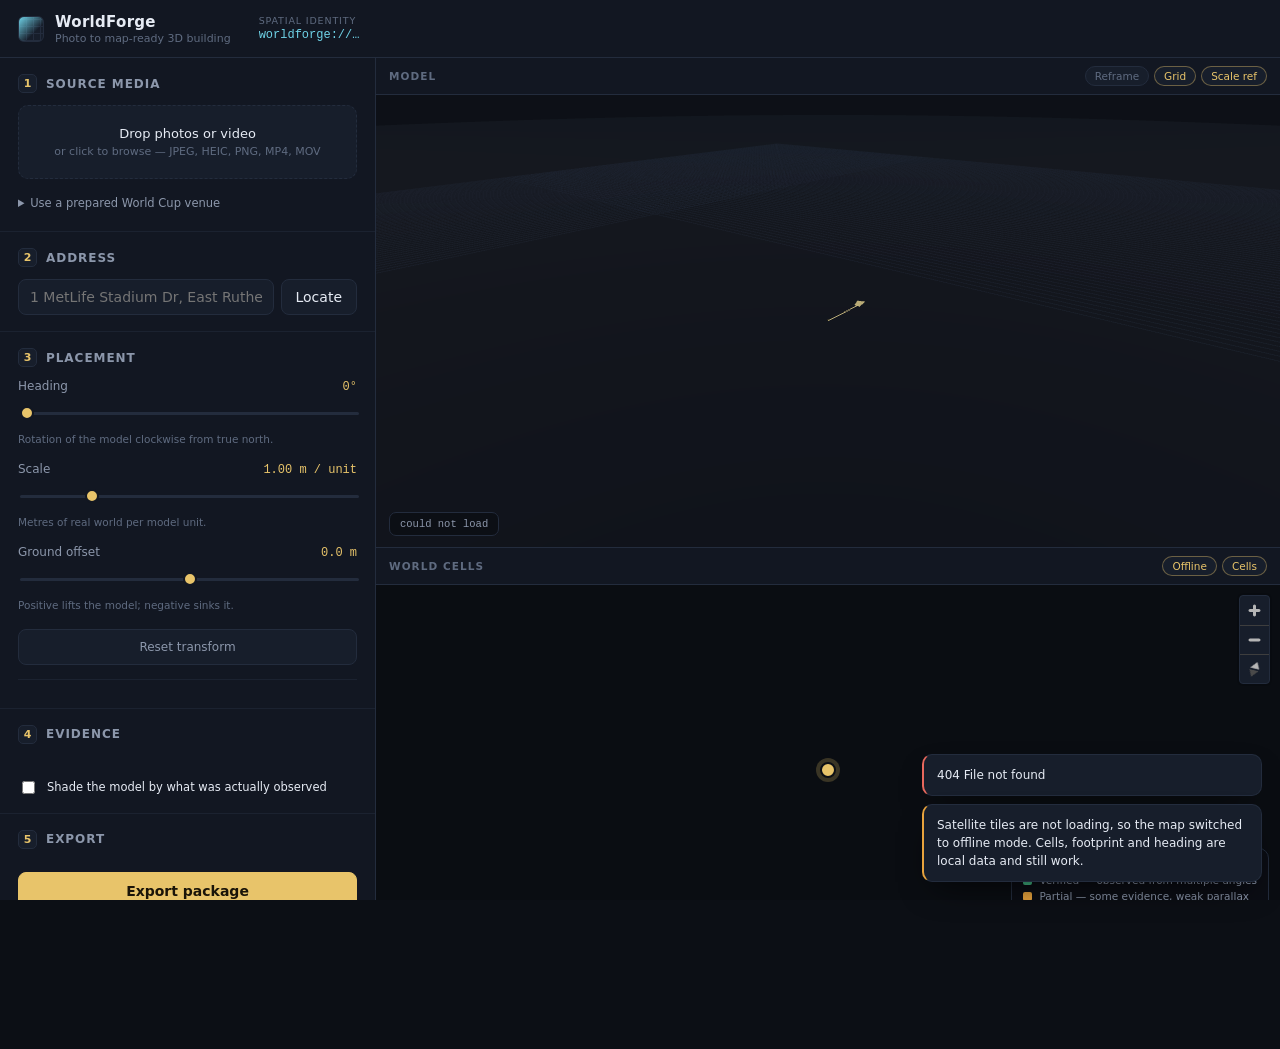
==== web/index.html @ dc63dcb8 "merged frontend and backend" ====
<!doctype html>
<html lang="en" data-era="2026">
<head>
<meta charset="utf-8">
<meta name="viewport" content="width=device-width, initial-scale=1">
<title>WorldForge — Photo to Map-Ready 3D Building</title>
<link rel="stylesheet" href="./vendor/maplibre/maplibre-gl.css">
<link rel="stylesheet" href="./css/app.css">
<script type="importmap">
{
  "imports": {
    "three": "./vendor/three/three.module.js",
    "three/addons/": "./vendor/three/examples/jsm/"
  }
}
</script>
</head>
<body>

<header class="topbar">
  <div class="brand">
    <span class="mark" aria-hidden="true"></span>
    <div>
      <h1>WorldForge</h1>
      <p>Photo to map-ready 3D building</p>
    </div>
  </div>

  <div class="identity">
    <label>Spatial identity</label>
    <code id="world-uri" title="Geohash cell / asset / era">worldforge://…</code>
  </div>

  <div class="capabilities" id="capabilities" aria-label="Pipeline status"></div>
</header>

<main class="layout">

  <!-- ─────────────────────────── control rail ─────────────────────────── -->
  <aside class="rail" id="rail">

    <section class="step" data-step="1">
      <h2><span class="num">1</span> Source media</h2>

      <div class="dropzone" id="dropzone" tabindex="0" role="button"
           aria-label="Add building photos or video">
        <strong>Drop photos or video</strong>
        <span>or click to browse — JPEG, HEIC, PNG, MP4, MOV</span>
        <input type="file" id="file-input" multiple hidden
               accept="image/*,video/*,.heic,.heif">
      </div>

      <div class="intake" id="intake" hidden></div>

      <details class="prepared">
        <summary>Use a prepared World Cup venue</summary>
        <select id="venue-select" aria-label="Prepared venue"></select>
        <p class="hint">The prepared asset is built offline from an OpenStreetMap
           footprint, so the demo never waits on a cloud job.</p>
      </details>
    </section>

    <section class="step" data-step="2">
      <h2><span class="num">2</span> Address</h2>
      <form class="address" id="address-form">
        <input type="text" id="address-input" autocomplete="off" spellcheck="false"
               placeholder="1 MetLife Stadium Dr, East Rutherford, NJ"
               aria-label="Street address or latitude, longitude">
        <button type="submit" id="geocode-btn">Locate</button>
      </form>
      <div class="resolved" id="resolved" hidden></div>
      <div id="address-candidates" aria-label="Choose a matching address"></div>
    </section>

    <section class="step" data-step="3">
      <h2><span class="num">3</span> Placement</h2>

      <div class="control">
        <div class="control-head">
          <label for="heading">Heading</label>
          <output id="heading-out">0°</output>
        </div>
        <input type="range" id="heading" min="0" max="359" step="1" value="0">
        <p class="hint">Rotation of the model clockwise from true north.</p>
      </div>

      <div class="control">
        <div class="control-head">
          <label for="scale">Scale</label>
          <output id="scale-out">1.00 m / unit</output>
        </div>
        <input type="range" id="scale" min="0.25" max="4" step="0.01" value="1">
        <p class="hint" id="scale-hint">Metres of real world per model unit.</p>
      </div>

      <div class="control">
        <div class="control-head">
          <label for="offset">Ground offset</label>
          <output id="offset-out">0.0 m</output>
        </div>
        <input type="range" id="offset" min="-25" max="25" step="0.1" value="0">
        <p class="hint">Positive lifts the model; negative sinks it.</p>
      </div>

      <button class="ghost" id="reset-transform">Reset transform</button>

      <dl class="facts" id="facts"></dl>
    </section>

    <section class="step" data-step="4">
      <h2><span class="num">4</span> Evidence</h2>
      <p class="hint" id="coverage-source"></p>
      <div class="confidence" id="confidence"></div>
      <ul class="facades" id="facades"></ul>
      <div class="recommendations" id="recommendations"></div>
      <label class="switch">
        <input type="checkbox" id="coverage-toggle">
        <span>Shade the model by what was actually observed</span>
      </label>
    </section>

    <section class="step" data-step="5">
      <h2><span class="num">5</span> Export</h2>
      <div class="problems" id="problems"></div>
      <button class="primary" id="export-btn">Export package</button>
      <div class="export-result" id="export-result" hidden></div>
    </section>

  </aside>

  <!-- ───────────────────────────── stage ──────────────────────────────── -->
  <div class="stage">

    <div class="viewports">
      <section class="viewport viewport--3d">
        <div class="viewport-head">
          <h3>Model</h3>
          <div class="viewport-tools">
            <button class="chip" id="frame-btn" title="Frame the building">Reframe</button>
            <button class="chip" id="grid-btn" aria-pressed="true" title="10 m reference grid">Grid</button>
            <button class="chip" id="human-btn" aria-pressed="true" title="1.8 m figure for scale">Scale ref</button>
          </div>
        </div>
        <div class="canvas-host" id="three-host"></div>
        <div class="viewport-badge" id="three-badge">loading…</div>
      </section>

      <section class="viewport viewport--map">
        <div class="viewport-head">
          <h3>World Cells</h3>
          <div class="viewport-tools">
            <button class="chip" id="basemap-btn" aria-pressed="true" title="Toggle satellite/street tiles">Basemap</button>
            <button class="chip" id="cells-btn" aria-pressed="true" title="Toggle the geohash overlay">Cells</button>
          </div>
        </div>
        <div class="canvas-host" id="map-host"></div>
        <div class="viewport-badge" id="map-badge">loading…</div>
        <div class="legend" id="legend"></div>
      </section>
    </div>

    <div class="timeline">
      <div class="era-labels">
        <button class="era-jump" data-era="2026">2026 — preserved venue</button>
        <button class="era-jump" data-era="2426">2426 — Scorched Nebraska</button>
      </div>
      <input type="range" id="era" min="0" max="100" step="1" value="0"
             aria-label="Era: 2026 to 2426">
      <p class="era-note" id="era-note"></p>
    </div>

  </div>
</main>

<div class="toasts" id="toasts" aria-live="polite"></div>

<script src="./vendor/maplibre/maplibre-gl.js"></script>
<script type="module" src="./js/main.js"></script>
</body>
</html>
---- web/vendor/maplibre/maplibre-gl.css ----
.maplibregl-map{font:12px/20px Helvetica Neue,Arial,Helvetica,sans-serif;overflow:hidden;position:relative;-webkit-tap-highlight-color:rgb(0 0 0/0)}.maplibregl-canvas{left:0;position:absolute;top:0}.maplibregl-map:fullscreen{height:100%;width:100%}.maplibregl-ctrl-group button.maplibregl-ctrl-compass{touch-action:none}.maplibregl-canvas-container.maplibregl-interactive,.maplibregl-ctrl-group button.maplibregl-ctrl-compass{cursor:grab;-webkit-user-select:none;-moz-user-select:none;user-select:none}.maplibregl-canvas-container.maplibregl-interactive.maplibregl-track-pointer{cursor:pointer}.maplibregl-canvas-container.maplibregl-interactive:active,.maplibregl-ctrl-group button.maplibregl-ctrl-compass:active{cursor:grabbing}.maplibregl-canvas-container.maplibregl-touch-zoom-rotate,.maplibregl-canvas-container.maplibregl-touch-zoom-rotate .maplibregl-canvas{touch-action:pan-x pan-y}.maplibregl-canvas-container.maplibregl-touch-drag-pan,.maplibregl-canvas-container.maplibregl-touch-drag-pan .maplibregl-canvas{touch-action:pinch-zoom}.maplibregl-canvas-container.maplibregl-touch-zoom-rotate.maplibregl-touch-drag-pan,.maplibregl-canvas-container.maplibregl-touch-zoom-rotate.maplibregl-touch-drag-pan .maplibregl-canvas{touch-action:none}.maplibregl-canvas-container.maplibregl-touch-drag-pan.maplibregl-cooperative-gestures,.maplibregl-canvas-container.maplibregl-touch-drag-pan.maplibregl-cooperative-gestures .maplibregl-canvas{touch-action:pan-x pan-y}.maplibregl-ctrl-bottom-left,.maplibregl-ctrl-bottom-right,.maplibregl-ctrl-top-left,.maplibregl-ctrl-top-right{pointer-events:none;position:absolute;z-index:2}.maplibregl-ctrl-top-left{left:0;top:0}.maplibregl-ctrl-top-right{right:0;top:0}.maplibregl-ctrl-bottom-left{bottom:0;left:0}.maplibregl-ctrl-bottom-right{bottom:0;right:0}.maplibregl-ctrl{clear:both;pointer-events:auto;transform:translate(0)}.maplibregl-ctrl-top-left .maplibregl-ctrl{float:left;margin:10px 0 0 10px}.maplibregl-ctrl-top-right .maplibregl-ctrl{float:right;margin:10px 10px 0 0}.maplibregl-ctrl-bottom-left .maplibregl-ctrl{float:left;margin:0 0 10px 10px}.maplibregl-ctrl-bottom-right .maplibregl-ctrl{float:right;margin:0 10px 10px 0}.maplibregl-ctrl-group{background:#fff;border-radius:4px}.maplibregl-ctrl-group:not(:empty){box-shadow:0 0 0 2px rgba(0,0,0,.1)}@media (forced-colors:active){.maplibregl-ctrl-group:not(:empty){box-shadow:0 0 0 2px ButtonText}}.maplibregl-ctrl-group button{background-color:transparent;border:0;box-sizing:border-box;cursor:pointer;display:block;height:29px;outline:none;padding:0;width:29px}.maplibregl-ctrl-group button+button{border-top:1px solid #ddd}.maplibregl-ctrl button .maplibregl-ctrl-icon{background-position:50%;background-repeat:no-repeat;display:block;height:100%;width:100%}@media (forced-colors:active){.maplibregl-ctrl-icon{background-color:transparent}.maplibregl-ctrl-group button+button{border-top:1px solid ButtonText}}.maplibregl-ctrl button::-moz-focus-inner{border:0;padding:0}.maplibregl-ctrl-attrib-button:focus,.maplibregl-ctrl-group button:focus{box-shadow:0 0 2px 2px #0096ff}.maplibregl-ctrl button:disabled{cursor:not-allowed}.maplibregl-ctrl button:disabled .maplibregl-ctrl-icon{opacity:.25}.maplibregl-ctrl button:not(:disabled):hover{background-color:rgb(0 0 0/5%)}.maplibregl-ctrl-group button:focus:focus-visible{box-shadow:0 0 2px 2px #0096ff}.maplibregl-ctrl-group button:focus:not(:focus-visible){box-shadow:none}.maplibregl-ctrl-group button:focus:first-child{border-radius:4px 4px 0 0}.maplibregl-ctrl-group button:focus:last-child{border-radius:0 0 4px 4px}.maplibregl-ctrl-group button:focus:only-child{border-radius:inherit}.maplibregl-ctrl button.maplibregl-ctrl-zoom-out .maplibregl-ctrl-icon{background-image:url("data:image/svg+xml;charset=utf-8,%3Csvg xmlns='http://www.w3.org/2000/svg' width='29' height='29' fill='%23333' viewBox='0 0 29 29'%3E%3Cpath d='M10 13c-.75 0-1.5.75-1.5 1.5S9.25 16 10 16h9c.75 0 1.5-.75 1.5-1.5S19.75 13 19 13z'/%3E%3C/svg%3E")}.maplibregl-ctrl button.maplibregl-ctrl-zoom-in .maplibregl-ctrl-icon{background-image:url("data:image/svg+xml;charset=utf-8,%3Csvg xmlns='http://www.w3.org/2000/svg' width='29' height='29' fill='%23333' viewBox='0 0 29 29'%3E%3Cpath d='M14.5 8.5c-.75 0-1.5.75-1.5 1.5v3h-3c-.75 0-1.5.75-1.5 1.5S9.25 16 10 16h3v3c0 .75.75 1.5 1.5 1.5S16 19.75 16 19v-3h3c.75 0 1.5-.75 1.5-1.5S19.75 13 19 13h-3v-3c0-.75-.75-1.5-1.5-1.5'/%3E%3C/svg%3E")}@media (forced-colors:active){.maplibregl-ctrl button.maplibregl-ctrl-zoom-out .maplibregl-ctrl-icon{background-image:url("data:image/svg+xml;charset=utf-8,%3Csvg xmlns='http://www.w3.org/2000/svg' width='29' height='29' fill='%23fff' viewBox='0 0 29 29'%3E%3Cpath d='M10 13c-.75 0-1.5.75-1.5 1.5S9.25 16 10 16h9c.75 0 1.5-.75 1.5-1.5S19.75 13 19 13z'/%3E%3C/svg%3E")}.maplibregl-ctrl button.maplibregl-ctrl-zoom-in .maplibregl-ctrl-icon{background-image:url("data:image/svg+xml;charset=utf-8,%3Csvg xmlns='http://www.w3.org/2000/svg' width='29' height='29' fill='%23fff' viewBox='0 0 29 29'%3E%3Cpath d='M14.5 8.5c-.75 0-1.5.75-1.5 1.5v3h-3c-.75 0-1.5.75-1.5 1.5S9.25 16 10 16h3v3c0 .75.75 1.5 1.5 1.5S16 19.75 16 19v-3h3c.75 0 1.5-.75 1.5-1.5S19.75 13 19 13h-3v-3c0-.75-.75-1.5-1.5-1.5'/%3E%3C/svg%3E")}}@media (forced-colors:active) and (prefers-color-scheme:light){.maplibregl-ctrl button.maplibregl-ctrl-zoom-out .maplibregl-ctrl-icon{background-image:url("data:image/svg+xml;charset=utf-8,%3Csvg xmlns='http://www.w3.org/2000/svg' width='29' height='29' viewBox='0 0 29 29'%3E%3Cpath d='M10 13c-.75 0-1.5.75-1.5 1.5S9.25 16 10 16h9c.75 0 1.5-.75 1.5-1.5S19.75 13 19 13z'/%3E%3C/svg%3E")}.maplibregl-ctrl button.maplibregl-ctrl-zoom-in .maplibregl-ctrl-icon{background-image:url("data:image/svg+xml;charset=utf-8,%3Csvg xmlns='http://www.w3.org/2000/svg' width='29' height='29' viewBox='0 0 29 29'%3E%3Cpath d='M14.5 8.5c-.75 0-1.5.75-1.5 1.5v3h-3c-.75 0-1.5.75-1.5 1.5S9.25 16 10 16h3v3c0 .75.75 1.5 1.5 1.5S16 19.75 16 19v-3h3c.75 0 1.5-.75 1.5-1.5S19.75 13 19 13h-3v-3c0-.75-.75-1.5-1.5-1.5'/%3E%3C/svg%3E")}}.maplibregl-ctrl button.maplibregl-ctrl-fullscreen .maplibregl-ctrl-icon{background-image:url("data:image/svg+xml;charset=utf-8,%3Csvg xmlns='http://www.w3.org/2000/svg' width='29' height='29' fill='%23333' viewBox='0 0 29 29'%3E%3Cpath d='M24 16v5.5c0 1.75-.75 2.5-2.5 2.5H16v-1l3-1.5-4-5.5 1-1 5.5 4 1.5-3zM6 16l1.5 3 5.5-4 1 1-4 5.5 3 1.5v1H7.5C5.75 24 5 23.25 5 21.5V16zm7-11v1l-3 1.5 4 5.5-1 1-5.5-4L6 13H5V7.5C5 5.75 5.75 5 7.5 5zm11 2.5c0-1.75-.75-2.5-2.5-2.5H16v1l3 1.5-4 5.5 1 1 5.5-4 1.5 3h1z'/%3E%3C/svg%3E")}.maplibregl-ctrl button.maplibregl-ctrl-shrink .maplibregl-ctrl-icon{background-image:url("data:image/svg+xml;charset=utf-8,%3Csvg xmlns='http://www.w3.org/2000/svg' width='29' height='29' viewBox='0 0 29 29'%3E%3Cpath d='M18.5 16c-1.75 0-2.5.75-2.5 2.5V24h1l1.5-3 5.5 4 1-1-4-5.5 3-1.5v-1zM13 18.5c0-1.75-.75-2.5-2.5-2.5H5v1l3 1.5L4 24l1 1 5.5-4 1.5 3h1zm3-8c0 1.75.75 2.5 2.5 2.5H24v-1l-3-1.5L25 5l-1-1-5.5 4L17 5h-1zM10.5 13c1.75 0 2.5-.75 2.5-2.5V5h-1l-1.5 3L5 4 4 5l4 5.5L5 12v1z'/%3E%3C/svg%3E")}@media (forced-colors:active){.maplibregl-ctrl button.maplibregl-ctrl-fullscreen .maplibregl-ctrl-icon{background-image:url("data:image/svg+xml;charset=utf-8,%3Csvg xmlns='http://www.w3.org/2000/svg' width='29' height='29' fill='%23fff' viewBox='0 0 29 29'%3E%3Cpath d='M24 16v5.5c0 1.75-.75 2.5-2.5 2.5H16v-1l3-1.5-4-5.5 1-1 5.5 4 1.5-3zM6 16l1.5 3 5.5-4 1 1-4 5.5 3 1.5v1H7.5C5.75 24 5 23.25 5 21.5V16zm7-11v1l-3 1.5 4 5.5-1 1-5.5-4L6 13H5V7.5C5 5.75 5.75 5 7.5 5zm11 2.5c0-1.75-.75-2.5-2.5-2.5H16v1l3 1.5-4 5.5 1 1 5.5-4 1.5 3h1z'/%3E%3C/svg%3E")}.maplibregl-ctrl button.maplibregl-ctrl-shrink .maplibregl-ctrl-icon{background-image:url("data:image/svg+xml;charset=utf-8,%3Csvg xmlns='http://www.w3.org/2000/svg' width='29' height='29' fill='%23fff' viewBox='0 0 29 29'%3E%3Cpath d='M18.5 16c-1.75 0-2.5.75-2.5 2.5V24h1l1.5-3 5.5 4 1-1-4-5.5 3-1.5v-1zM13 18.5c0-1.75-.75-2.5-2.5-2.5H5v1l3 1.5L4 24l1 1 5.5-4 1.5 3h1zm3-8c0 1.75.75 2.5 2.5 2.5H24v-1l-3-1.5L25 5l-1-1-5.5 4L17 5h-1zM10.5 13c1.75 0 2.5-.75 2.5-2.5V5h-1l-1.5 3L5 4 4 5l4 5.5L5 12v1z'/%3E%3C/svg%3E")}}@media (forced-colors:active) and (prefers-color-scheme:light){.maplibregl-ctrl button.maplibregl-ctrl-fullscreen .maplibregl-ctrl-icon{background-image:url("data:image/svg+xml;charset=utf-8,%3Csvg xmlns='http://www.w3.org/2000/svg' width='29' height='29' viewBox='0 0 29 29'%3E%3Cpath d='M24 16v5.5c0 1.75-.75 2.5-2.5 2.5H16v-1l3-1.5-4-5.5 1-1 5.5 4 1.5-3zM6 16l1.5 3 5.5-4 1 1-4 5.5 3 1.5v1H7.5C5.75 24 5 23.25 5 21.5V16zm7-11v1l-3 1.5 4 5.5-1 1-5.5-4L6 13H5V7.5C5 5.75 5.75 5 7.5 5zm11 2.5c0-1.75-.75-2.5-2.5-2.5H16v1l3 1.5-4 5.5 1 1 5.5-4 1.5 3h1z'/%3E%3C/svg%3E")}.maplibregl-ctrl button.maplibregl-ctrl-shrink .maplibregl-ctrl-icon{background-image:url("data:image/svg+xml;charset=utf-8,%3Csvg xmlns='http://www.w3.org/2000/svg' width='29' height='29' viewBox='0 0 29 29'%3E%3Cpath d='M18.5 16c-1.75 0-2.5.75-2.5 2.5V24h1l1.5-3 5.5 4 1-1-4-5.5 3-1.5v-1zM13 18.5c0-1.75-.75-2.5-2.5-2.5H5v1l3 1.5L4 24l1 1 5.5-4 1.5 3h1zm3-8c0 1.75.75 2.5 2.5 2.5H24v-1l-3-1.5L25 5l-1-1-5.5 4L17 5h-1zM10.5 13c1.75 0 2.5-.75 2.5-2.5V5h-1l-1.5 3L5 4 4 5l4 5.5L5 12v1z'/%3E%3C/svg%3E")}}.maplibregl-ctrl button.maplibregl-ctrl-compass .maplibregl-ctrl-icon{background-image:url("data:image/svg+xml;charset=utf-8,%3Csvg xmlns='http://www.w3.org/2000/svg' width='29' height='29' fill='%23333' viewBox='0 0 29 29'%3E%3Cpath d='m10.5 14 4-8 4 8z'/%3E%3Cpath fill='%23ccc' d='m10.5 16 4 8 4-8z'/%3E%3C/svg%3E")}@media (forced-colors:active){.maplibregl-ctrl button.maplibregl-ctrl-compass .maplibregl-ctrl-icon{background-image:url("data:image/svg+xml;charset=utf-8,%3Csvg xmlns='http://www.w3.org/2000/svg' width='29' height='29' fill='%23fff' viewBox='0 0 29 29'%3E%3Cpath d='m10.5 14 4-8 4 8z'/%3E%3Cpath fill='%23ccc' d='m10.5 16 4 8 4-8z'/%3E%3C/svg%3E")}}@media (forced-colors:active) and (prefers-color-scheme:light){.maplibregl-ctrl button.maplibregl-ctrl-compass .maplibregl-ctrl-icon{background-image:url("data:image/svg+xml;charset=utf-8,%3Csvg xmlns='http://www.w3.org/2000/svg' width='29' height='29' viewBox='0 0 29 29'%3E%3Cpath d='m10.5 14 4-8 4 8z'/%3E%3Cpath fill='%23ccc' d='m10.5 16 4 8 4-8z'/%3E%3C/svg%3E")}}.maplibregl-ctrl button.maplibregl-ctrl-terrain .maplibregl-ctrl-icon{background-image:url("data:image/svg+xml;charset=utf-8,%3Csvg xmlns='http://www.w3.org/2000/svg' width='22' height='22' fill='%23333' viewBox='0 0 22 22'%3E%3Cpath d='m1.754 13.406 4.453-4.851 3.09 3.09 3.281 3.277.969-.969-3.309-3.312 3.844-4.121 6.148 6.886h1.082v-.855l-7.207-8.07-4.84 5.187L6.169 6.57l-5.48 5.965v.871ZM.688 16.844h20.625v1.375H.688Zm0 0'/%3E%3C/svg%3E")}.maplibregl-ctrl button.maplibregl-ctrl-terrain-enabled .maplibregl-ctrl-icon{background-image:url("data:image/svg+xml;charset=utf-8,%3Csvg xmlns='http://www.w3.org/2000/svg' width='22' height='22' fill='%2333b5e5' viewBox='0 0 22 22'%3E%3Cpath d='m1.754 13.406 4.453-4.851 3.09 3.09 3.281 3.277.969-.969-3.309-3.312 3.844-4.121 6.148 6.886h1.082v-.855l-7.207-8.07-4.84 5.187L6.169 6.57l-5.48 5.965v.871ZM.688 16.844h20.625v1.375H.688Zm0 0'/%3E%3C/svg%3E")}.maplibregl-ctrl button.maplibregl-ctrl-geolocate .maplibregl-ctrl-icon{background-image:url("data:image/svg+xml;charset=utf-8,%3Csvg xmlns='http://www.w3.org/2000/svg' width='29' height='29' fill='%23333' viewBox='0 0 20 20'%3E%3Cpath d='M10 4C9 4 9 5 9 5v.1A5 5 0 0 0 5.1 9H5s-1 0-1 1 1 1 1 1h.1A5 5 0 0 0 9 14.9v.1s0 1 1 1 1-1 1-1v-.1a5 5 0 0 0 3.9-3.9h.1s1 0 1-1-1-1-1-1h-.1A5 5 0 0 0 11 5.1V5s0-1-1-1m0 2.5a3.5 3.5 0 1 1 0 7 3.5 3.5 0 1 1 0-7'/%3E%3Ccircle cx='10' cy='10' r='2'/%3E%3C/svg%3E")}.maplibregl-ctrl button.maplibregl-ctrl-geolocate:disabled .maplibregl-ctrl-icon{background-image:url("data:image/svg+xml;charset=utf-8,%3Csvg xmlns='http://www.w3.org/2000/svg' width='29' height='29' fill='%23aaa' viewBox='0 0 20 20'%3E%3Cpath d='M10 4C9 4 9 5 9 5v.1A5 5 0 0 0 5.1 9H5s-1 0-1 1 1 1 1 1h.1A5 5 0 0 0 9 14.9v.1s0 1 1 1 1-1 1-1v-.1a5 5 0 0 0 3.9-3.9h.1s1 0 1-1-1-1-1-1h-.1A5 5 0 0 0 11 5.1V5s0-1-1-1m0 2.5a3.5 3.5 0 1 1 0 7 3.5 3.5 0 1 1 0-7'/%3E%3Ccircle cx='10' cy='10' r='2'/%3E%3Cpath fill='red' d='m14 5 1 1-9 9-1-1z'/%3E%3C/svg%3E")}.maplibregl-ctrl button.maplibregl-ctrl-geolocate.maplibregl-ctrl-geolocate-active .maplibregl-ctrl-icon{background-image:url("data:image/svg+xml;charset=utf-8,%3Csvg xmlns='http://www.w3.org/2000/svg' width='29' height='29' fill='%2333b5e5' viewBox='0 0 20 20'%3E%3Cpath d='M10 4C9 4 9 5 9 5v.1A5 5 0 0 0 5.1 9H5s-1 0-1 1 1 1 1 1h.1A5 5 0 0 0 9 14.9v.1s0 1 1 1 1-1 1-1v-.1a5 5 0 0 0 3.9-3.9h.1s1 0 1-1-1-1-1-1h-.1A5 5 0 0 0 11 5.1V5s0-1-1-1m0 2.5a3.5 3.5 0 1 1 0 7 3.5 3.5 0 1 1 0-7'/%3E%3Ccircle cx='10' cy='10' r='2'/%3E%3C/svg%3E")}.maplibregl-ctrl button.maplibregl-ctrl-geolocate.maplibregl-ctrl-geolocate-active-error .maplibregl-ctrl-icon{background-image:url("data:image/svg+xml;charset=utf-8,%3Csvg xmlns='http://www.w3.org/2000/svg' width='29' height='29' fill='%23e58978' viewBox='0 0 20 20'%3E%3Cpath d='M10 4C9 4 9 5 9 5v.1A5 5 0 0 0 5.1 9H5s-1 0-1 1 1 1 1 1h.1A5 5 0 0 0 9 14.9v.1s0 1 1 1 1-1 1-1v-.1a5 5 0 0 0 3.9-3.9h.1s1 0 1-1-1-1-1-1h-.1A5 5 0 0 0 11 5.1V5s0-1-1-1m0 2.5a3.5 3.5 0 1 1 0 7 3.5 3.5 0 1 1 0-7'/%3E%3Ccircle cx='10' cy='10' r='2'/%3E%3C/svg%3E")}.maplibregl-ctrl button.maplibregl-ctrl-geolocate.maplibregl-ctrl-geolocate-background .maplibregl-ctrl-icon{background-image:url("data:image/svg+xml;charset=utf-8,%3Csvg xmlns='http://www.w3.org/2000/svg' width='29' height='29' fill='%2333b5e5' viewBox='0 0 20 20'%3E%3Cpath d='M10 4C9 4 9 5 9 5v.1A5 5 0 0 0 5.1 9H5s-1 0-1 1 1 1 1 1h.1A5 5 0 0 0 9 14.9v.1s0 1 1 1 1-1 1-1v-.1a5 5 0 0 0 3.9-3.9h.1s1 0 1-1-1-1-1-1h-.1A5 5 0 0 0 11 5.1V5s0-1-1-1m0 2.5a3.5 3.5 0 1 1 0 7 3.5 3.5 0 1 1 0-7'/%3E%3C/svg%3E")}.maplibregl-ctrl button.maplibregl-ctrl-geolocate.maplibregl-ctrl-geolocate-background-error .maplibregl-ctrl-icon{background-image:url("data:image/svg+xml;charset=utf-8,%3Csvg xmlns='http://www.w3.org/2000/svg' width='29' height='29' fill='%23e54e33' viewBox='0 0 20 20'%3E%3Cpath d='M10 4C9 4 9 5 9 5v.1A5 5 0 0 0 5.1 9H5s-1 0-1 1 1 1 1 1h.1A5 5 0 0 0 9 14.9v.1s0 1 1 1 1-1 1-1v-.1a5 5 0 0 0 3.9-3.9h.1s1 0 1-1-1-1-1-1h-.1A5 5 0 0 0 11 5.1V5s0-1-1-1m0 2.5a3.5 3.5 0 1 1 0 7 3.5 3.5 0 1 1 0-7'/%3E%3C/svg%3E")}.maplibregl-ctrl button.maplibregl-ctrl-geolocate.maplibregl-ctrl-geolocate-waiting .maplibregl-ctrl-icon{animation:maplibregl-spin 2s linear infinite}@media (forced-colors:active){.maplibregl-ctrl button.maplibregl-ctrl-geolocate .maplibregl-ctrl-icon{background-image:url("data:image/svg+xml;charset=utf-8,%3Csvg xmlns='http://www.w3.org/2000/svg' width='29' height='29' fill='%23fff' viewBox='0 0 20 20'%3E%3Cpath d='M10 4C9 4 9 5 9 5v.1A5 5 0 0 0 5.1 9H5s-1 0-1 1 1 1 1 1h.1A5 5 0 0 0 9 14.9v.1s0 1 1 1 1-1 1-1v-.1a5 5 0 0 0 3.9-3.9h.1s1 0 1-1-1-1-1-1h-.1A5 5 0 0 0 11 5.1V5s0-1-1-1m0 2.5a3.5 3.5 0 1 1 0 7 3.5 3.5 0 1 1 0-7'/%3E%3Ccircle cx='10' cy='10' r='2'/%3E%3C/svg%3E")}.maplibregl-ctrl button.maplibregl-ctrl-geolocate:disabled .maplibregl-ctrl-icon{background-image:url("data:image/svg+xml;charset=utf-8,%3Csvg xmlns='http://www.w3.org/2000/svg' width='29' height='29' fill='%23999' viewBox='0 0 20 20'%3E%3Cpath d='M10 4C9 4 9 5 9 5v.1A5 5 0 0 0 5.1 9H5s-1 0-1 1 1 1 1 1h.1A5 5 0 0 0 9 14.9v.1s0 1 1 1 1-1 1-1v-.1a5 5 0 0 0 3.9-3.9h.1s1 0 1-1-1-1-1-1h-.1A5 5 0 0 0 11 5.1V5s0-1-1-1m0 2.5a3.5 3.5 0 1 1 0 7 3.5 3.5 0 1 1 0-7'/%3E%3Ccircle cx='10' cy='10' r='2'/%3E%3Cpath fill='red' d='m14 5 1 1-9 9-1-1z'/%3E%3C/svg%3E")}.maplibregl-ctrl button.maplibregl-ctrl-geolocate.maplibregl-ctrl-geolocate-active .maplibregl-ctrl-icon{background-image:url("data:image/svg+xml;charset=utf-8,%3Csvg xmlns='http://www.w3.org/2000/svg' width='29' height='29' fill='%2333b5e5' viewBox='0 0 20 20'%3E%3Cpath d='M10 4C9 4 9 5 9 5v.1A5 5 0 0 0 5.1 9H5s-1 0-1 1 1 1 1 1h.1A5 5 0 0 0 9 14.9v.1s0 1 1 1 1-1 1-1v-.1a5 5 0 0 0 3.9-3.9h.1s1 0 1-1-1-1-1-1h-.1A5 5 0 0 0 11 5.1V5s0-1-1-1m0 2.5a3.5 3.5 0 1 1 0 7 3.5 3.5 0 1 1 0-7'/%3E%3Ccircle cx='10' cy='10' r='2'/%3E%3C/svg%3E")}.maplibregl-ctrl button.maplibregl-ctrl-geolocate.maplibregl-ctrl-geolocate-active-error .maplibregl-ctrl-icon{background-image:url("data:image/svg+xml;charset=utf-8,%3Csvg xmlns='http://www.w3.org/2000/svg' width='29' height='29' fill='%23e58978' viewBox='0 0 20 20'%3E%3Cpath d='M10 4C9 4 9 5 9 5v.1A5 5 0 0 0 5.1 9H5s-1 0-1 1 1 1 1 1h.1A5 5 0 0 0 9 14.9v.1s0 1 1 1 1-1 1-1v-.1a5 5 0 0 0 3.9-3.9h.1s1 0 1-1-1-1-1-1h-.1A5 5 0 0 0 11 5.1V5s0-1-1-1m0 2.5a3.5 3.5 0 1 1 0 7 3.5 3.5 0 1 1 0-7'/%3E%3Ccircle cx='10' cy='10' r='2'/%3E%3C/svg%3E")}.maplibregl-ctrl button.maplibregl-ctrl-geolocate.maplibregl-ctrl-geolocate-background .maplibregl-ctrl-icon{background-image:url("data:image/svg+xml;charset=utf-8,%3Csvg xmlns='http://www.w3.org/2000/svg' width='29' height='29' fill='%2333b5e5' viewBox='0 0 20 20'%3E%3Cpath d='M10 4C9 4 9 5 9 5v.1A5 5 0 0 0 5.1 9H5s-1 0-1 1 1 1 1 1h.1A5 5 0 0 0 9 14.9v.1s0 1 1 1 1-1 1-1v-.1a5 5 0 0 0 3.9-3.9h.1s1 0 1-1-1-1-1-1h-.1A5 5 0 0 0 11 5.1V5s0-1-1-1m0 2.5a3.5 3.5 0 1 1 0 7 3.5 3.5 0 1 1 0-7'/%3E%3C/svg%3E")}.maplibregl-ctrl button.maplibregl-ctrl-geolocate.maplibregl-ctrl-geolocate-background-error .maplibregl-ctrl-icon{background-image:url("data:image/svg+xml;charset=utf-8,%3Csvg xmlns='http://www.w3.org/2000/svg' width='29' height='29' fill='%23e54e33' viewBox='0 0 20 20'%3E%3Cpath d='M10 4C9 4 9 5 9 5v.1A5 5 0 0 0 5.1 9H5s-1 0-1 1 1 1 1 1h.1A5 5 0 0 0 9 14.9v.1s0 1 1 1 1-1 1-1v-.1a5 5 0 0 0 3.9-3.9h.1s1 0 1-1-1-1-1-1h-.1A5 5 0 0 0 11 5.1V5s0-1-1-1m0 2.5a3.5 3.5 0 1 1 0 7 3.5 3.5 0 1 1 0-7'/%3E%3C/svg%3E")}}@media (forced-colors:active) and (prefers-color-scheme:light){.maplibregl-ctrl button.maplibregl-ctrl-geolocate .maplibregl-ctrl-icon{background-image:url("data:image/svg+xml;charset=utf-8,%3Csvg xmlns='http://www.w3.org/2000/svg' width='29' height='29' viewBox='0 0 20 20'%3E%3Cpath d='M10 4C9 4 9 5 9 5v.1A5 5 0 0 0 5.1 9H5s-1 0-1 1 1 1 1 1h.1A5 5 0 0 0 9 14.9v.1s0 1 1 1 1-1 1-1v-.1a5 5 0 0 0 3.9-3.9h.1s1 0 1-1-1-1-1-1h-.1A5 5 0 0 0 11 5.1V5s0-1-1-1m0 2.5a3.5 3.5 0 1 1 0 7 3.5 3.5 0 1 1 0-7'/%3E%3Ccircle cx='10' cy='10' r='2'/%3E%3C/svg%3E")}.maplibregl-ctrl button.maplibregl-ctrl-geolocate:disabled .maplibregl-ctrl-icon{background-image:url("data:image/svg+xml;charset=utf-8,%3Csvg xmlns='http://www.w3.org/2000/svg' width='29' height='29' fill='%23666' viewBox='0 0 20 20'%3E%3Cpath d='M10 4C9 4 9 5 9 5v.1A5 5 0 0 0 5.1 9H5s-1 0-1 1 1 1 1 1h.1A5 5 0 0 0 9 14.9v.1s0 1 1 1 1-1 1-1v-.1a5 5 0 0 0 3.9-3.9h.1s1 0 1-1-1-1-1-1h-.1A5 5 0 0 0 11 5.1V5s0-1-1-1m0 2.5a3.5 3.5 0 1 1 0 7 3.5 3.5 0 1 1 0-7'/%3E%3Ccircle cx='10' cy='10' r='2'/%3E%3Cpath fill='red' d='m14 5 1 1-9 9-1-1z'/%3E%3C/svg%3E")}}@keyframes maplibregl-spin{0%{transform:rotate(0deg)}to{transform:rotate(1turn)}}a.maplibregl-ctrl-logo{background-image:url("data:image/svg+xml;charset=utf-8,%3Csvg xmlns='http://www.w3.org/2000/svg' width='88' height='23' fill='none'%3E%3Cpath fill='%23000' fill-opacity='.4' fill-rule='evenodd' d='M17.408 16.796h-1.827l2.501-12.095h.198l3.324 6.533.988 2.19.988-2.19 3.258-6.533h.181l2.6 12.095h-1.81l-1.218-5.644-.362-1.71-.658 1.71-2.929 5.644h-.098l-2.914-5.644-.757-1.71-.345 1.71zm1.958-3.42-.726 3.663a1.255 1.255 0 0 1-1.232 1.011h-1.827a1.255 1.255 0 0 1-1.229-1.509l2.501-12.095a1.255 1.255 0 0 1 1.23-1.001h.197a1.25 1.25 0 0 1 1.12.685l3.19 6.273 3.125-6.263a1.25 1.25 0 0 1 1.123-.695h.181a1.255 1.255 0 0 1 1.227.991l1.443 6.71a5 5 0 0 1 .314-.787l.009-.016a4.6 4.6 0 0 1 1.777-1.887c.782-.46 1.668-.667 2.611-.667a4.6 4.6 0 0 1 1.7.32l.306.134c.21-.16.474-.256.759-.256h1.694a1.255 1.255 0 0 1 1.212.925 1.255 1.255 0 0 1 1.212-.925h1.711c.284 0 .545.094.755.252.613-.3 1.312-.45 2.075-.45 1.356 0 2.557.445 3.482 1.4q.47.48.763 1.064V4.701a1.255 1.255 0 0 1 1.255-1.255h1.86A1.255 1.255 0 0 1 54.44 4.7v9.194h2.217c.19 0 .37.043.532.118v-4.77c0-.356.147-.678.385-.906a2.42 2.42 0 0 1-.682-1.71c0-.665.267-1.253.735-1.7a2.45 2.45 0 0 1 1.722-.674 2.43 2.43 0 0 1 1.705.675q.318.302.504.683V4.7a1.255 1.255 0 0 1 1.255-1.255h1.744A1.255 1.255 0 0 1 65.812 4.7v3.335a4.8 4.8 0 0 1 1.526-.246c.938 0 1.817.214 2.59.69a4.47 4.47 0 0 1 1.67 1.743v-.98a1.255 1.255 0 0 1 1.256-1.256h1.777c.233 0 .451.064.639.174a3.4 3.4 0 0 1 1.567-.372c.346 0 .861.02 1.285.232a1.25 1.25 0 0 1 .689 1.004 4.7 4.7 0 0 1 .853-.588c.795-.44 1.675-.647 2.61-.647 1.385 0 2.65.39 3.525 1.396.836.938 1.168 2.173 1.168 3.528q-.001.515-.056 1.051a1.255 1.255 0 0 1-.947 1.09l.408.952a1.255 1.255 0 0 1-.477 1.552c-.418.268-.92.463-1.458.612-.613.171-1.304.244-2.049.244-1.06 0-2.043-.207-2.886-.698l-.015-.008c-.798-.48-1.419-1.135-1.818-1.963l-.004-.008a5.8 5.8 0 0 1-.548-2.512q0-.429.053-.843a1.3 1.3 0 0 1-.333-.086l-.166-.004c-.223 0-.426.062-.643.228-.03.024-.142.139-.142.59v3.883a1.255 1.255 0 0 1-1.256 1.256h-1.777a1.255 1.255 0 0 1-1.256-1.256V15.69l-.032.057a4.8 4.8 0 0 1-1.86 1.833 5.04 5.04 0 0 1-2.484.634 4.5 4.5 0 0 1-1.935-.424 1.25 1.25 0 0 1-.764.258h-1.71a1.255 1.255 0 0 1-1.256-1.255V7.687a2.4 2.4 0 0 1-.428.625c.253.23.412.561.412.93v7.553a1.255 1.255 0 0 1-1.256 1.255h-1.843a1.25 1.25 0 0 1-.894-.373c-.228.23-.544.373-.894.373H51.32a1.255 1.255 0 0 1-1.256-1.255v-1.251l-.061.117a4.7 4.7 0 0 1-1.782 1.884 4.77 4.77 0 0 1-2.485.67 5.6 5.6 0 0 1-1.485-.188l.009 2.764a1.255 1.255 0 0 1-1.255 1.259h-1.729a1.255 1.255 0 0 1-1.255-1.255v-3.537a1.255 1.255 0 0 1-1.167.793h-1.679a1.25 1.25 0 0 1-.77-.263 4.5 4.5 0 0 1-1.945.429c-.885 0-1.724-.21-2.495-.632l-.017-.01a5 5 0 0 1-1.081-.836 1.255 1.255 0 0 1-1.254 1.312h-1.81a1.255 1.255 0 0 1-1.228-.99l-.782-3.625-2.044 3.939a1.25 1.25 0 0 1-1.115.676h-.098a1.25 1.25 0 0 1-1.116-.68l-2.061-3.994zM35.92 16.63l.207-.114.223-.15q.493-.356.735-.785l.061-.118.033 1.332h1.678V9.242h-1.694l-.033 1.267q-.133-.329-.526-.658l-.032-.028a3.2 3.2 0 0 0-.668-.428l-.27-.12a3.3 3.3 0 0 0-1.235-.23q-1.136-.001-1.974.493a3.36 3.36 0 0 0-1.3 1.382q-.445.89-.444 2.074 0 1.2.51 2.107a3.8 3.8 0 0 0 1.382 1.381 3.9 3.9 0 0 0 1.893.477q.795 0 1.455-.33zm-2.789-5.38q-.576.675-.575 1.762 0 1.102.559 1.794.576.675 1.645.675a2.25 2.25 0 0 0 .934-.19 2.2 2.2 0 0 0 .468-.29l.178-.161a2.2 2.2 0 0 0 .397-.561q.244-.5.244-1.15v-.115q0-.708-.296-1.267l-.043-.077a2.2 2.2 0 0 0-.633-.709l-.13-.086-.047-.028a2.1 2.1 0 0 0-1.073-.285q-1.052 0-1.629.692zm2.316 2.706c.163-.17.28-.407.28-.83v-.114c0-.292-.06-.508-.15-.68a.96.96 0 0 0-.353-.389.85.85 0 0 0-.464-.127c-.4 0-.56.114-.664.239l-.01.012c-.148.174-.275.45-.275.945 0 .506.122.801.27.99.097.11.266.224.68.224.303 0 .504-.09.687-.269zm7.545 1.705a2.6 2.6 0 0 0 .331.423q.319.33.755.548l.173.074q.65.255 1.49.255 1.02 0 1.844-.493a3.45 3.45 0 0 0 1.316-1.4q.493-.904.493-2.089 0-1.909-.988-2.913-.988-1.02-2.584-1.02-.898 0-1.575.347a3 3 0 0 0-.415.262l-.199.166a3.4 3.4 0 0 0-.64.82V9.242h-1.712v11.553h1.729l-.017-5.134zm.53-1.138q.206.29.48.5l.155.11.053.034q.51.296 1.119.297 1.07 0 1.645-.675.577-.69.576-1.762 0-1.119-.576-1.777-.558-.675-1.645-.675-.435 0-.835.16a2 2 0 0 0-.284.136 2 2 0 0 0-.363.254 2.2 2.2 0 0 0-.46.569l-.082.162a2.6 2.6 0 0 0-.213 1.072v.115q0 .707.296 1.267l.135.211zm.964-.818a1.1 1.1 0 0 0 .367.385.94.94 0 0 0 .476.118c.423 0 .59-.117.687-.23.159-.194.28-.478.28-.95 0-.53-.133-.8-.266-.952l-.021-.025c-.078-.094-.231-.221-.68-.221a1 1 0 0 0-.503.135l-.012.007a.86.86 0 0 0-.335.343c-.073.133-.132.324-.132.614v.115a1.4 1.4 0 0 0 .14.66zm15.7-6.222q.347-.346.346-.856a1.05 1.05 0 0 0-.345-.79 1.18 1.18 0 0 0-.84-.329q-.51 0-.855.33a1.05 1.05 0 0 0-.346.79q0 .51.346.855.345.346.856.346.51 0 .839-.346zm4.337 9.314.033-1.332q.191.403.59.747l.098.081a4 4 0 0 0 .316.224l.223.122a3.2 3.2 0 0 0 1.44.322 3.8 3.8 0 0 0 1.875-.477 3.5 3.5 0 0 0 1.382-1.366q.527-.89.526-2.09 0-1.184-.444-2.073a3.24 3.24 0 0 0-1.283-1.399q-.823-.51-1.942-.51a3.5 3.5 0 0 0-1.527.344l-.086.043-.165.09a3 3 0 0 0-.33.214q-.432.315-.656.707a2 2 0 0 0-.099.198l.082-1.283V4.701h-1.744v12.095zm.473-2.509a2.5 2.5 0 0 0 .566.7q.117.098.245.18l.144.08a2.1 2.1 0 0 0 .975.232q1.07 0 1.645-.675.576-.69.576-1.778 0-1.102-.576-1.777-.56-.691-1.645-.692a2.2 2.2 0 0 0-1.015.235q-.22.113-.415.282l-.15.142a2.1 2.1 0 0 0-.42.594q-.223.479-.223 1.1v.115q0 .705.293 1.26zm2.616-.293c.157-.191.28-.479.28-.967 0-.51-.13-.79-.276-.961l-.021-.026c-.082-.1-.232-.225-.67-.225a.87.87 0 0 0-.681.279l-.012.011c-.154.155-.274.38-.274.807v.115c0 .285.057.499.144.669a1.1 1.1 0 0 0 .367.405c.137.082.28.123.455.123.423 0 .59-.118.686-.23zm8.266-3.013q.345-.13.724-.14l.069-.002q.493 0 .642.099l.247-1.794q-.196-.099-.717-.099a2.3 2.3 0 0 0-.545.063 2 2 0 0 0-.411.148 2.2 2.2 0 0 0-.4.249 2.5 2.5 0 0 0-.485.499 2.7 2.7 0 0 0-.32.581l-.05.137v-1.48h-1.778v7.553h1.777v-3.884q0-.546.159-.943a1.5 1.5 0 0 1 .466-.636 2.5 2.5 0 0 1 .399-.253 2 2 0 0 1 .224-.099zm9.784 2.656.05-.922q0-1.743-.856-2.698-.838-.97-2.584-.97-1.119-.001-2.007.493a3.46 3.46 0 0 0-1.4 1.382q-.493.906-.493 2.106 0 1.07.428 1.975.428.89 1.332 1.432.906.526 2.255.526.973 0 1.668-.185l.044-.012.135-.04q.613-.184.984-.421l-.542-1.267q-.3.162-.642.274l-.297.087q-.51.131-1.3.131-.954 0-1.497-.444a1.6 1.6 0 0 1-.192-.193q-.366-.44-.512-1.234l-.004-.021zm-5.427-1.256-.003.022h3.752v-.138q-.011-.727-.288-1.118a1 1 0 0 0-.156-.176q-.46-.428-1.316-.428-.986 0-1.494.604-.379.45-.494 1.234zm-27.053 2.77V4.7h-1.86v12.095h5.333V15.15zm7.103-5.908v7.553h-1.843V9.242h1.843z'/%3E%3Cpath fill='%23fff' d='m19.63 11.151-.757-1.71-.345 1.71-1.12 5.644h-1.827L18.083 4.7h.197l3.325 6.533.988 2.19.988-2.19L26.839 4.7h.181l2.6 12.095h-1.81l-1.218-5.644-.362-1.71-.658 1.71-2.93 5.644h-.098l-2.913-5.644zm14.836 5.81q-1.02 0-1.893-.478a3.8 3.8 0 0 1-1.381-1.382q-.51-.906-.51-2.106 0-1.185.444-2.074a3.36 3.36 0 0 1 1.3-1.382q.839-.494 1.974-.494a3.3 3.3 0 0 1 1.234.231 3.3 3.3 0 0 1 .97.575q.396.33.527.659l.033-1.267h1.694v7.553H37.18l-.033-1.332q-.279.593-1.02 1.053a3.17 3.17 0 0 1-1.662.444zm.296-1.482q.938 0 1.58-.642.642-.66.642-1.711v-.115q0-.708-.296-1.267a2.2 2.2 0 0 0-.807-.872 2.1 2.1 0 0 0-1.119-.313q-1.053 0-1.629.692-.575.675-.575 1.76 0 1.103.559 1.795.577.675 1.645.675zm6.521-6.237h1.711v1.4q.906-1.597 2.83-1.597 1.596 0 2.584 1.02.988 1.005.988 2.914 0 1.185-.493 2.09a3.46 3.46 0 0 1-1.316 1.399 3.5 3.5 0 0 1-1.844.493q-.954 0-1.662-.329a2.67 2.67 0 0 1-1.086-.97l.017 5.134h-1.728zm4.048 6.22q1.07 0 1.645-.674.577-.69.576-1.762 0-1.119-.576-1.777-.558-.675-1.645-.675-.592 0-1.12.296-.51.28-.822.823-.296.527-.296 1.234v.115q0 .708.296 1.267.313.543.823.855.51.296 1.119.297z'/%3E%3Cpath fill='%23e1e3e9' d='M51.325 4.7h1.86v10.45h3.473v1.646h-5.333zm7.12 4.542h1.843v7.553h-1.843zm.905-1.415a1.16 1.16 0 0 1-.856-.346 1.17 1.17 0 0 1-.346-.856 1.05 1.05 0 0 1 .346-.79q.346-.329.856-.329.494 0 .839.33a1.05 1.05 0 0 1 .345.79 1.16 1.16 0 0 1-.345.855q-.33.346-.84.346zm7.875 9.133a3.17 3.17 0 0 1-1.662-.444q-.723-.46-1.004-1.053l-.033 1.332h-1.71V4.701h1.743v4.657l-.082 1.283q.279-.658 1.086-1.119a3.5 3.5 0 0 1 1.778-.477q1.119 0 1.942.51a3.24 3.24 0 0 1 1.283 1.4q.445.888.444 2.072 0 1.201-.526 2.09a3.5 3.5 0 0 1-1.382 1.366 3.8 3.8 0 0 1-1.876.477zm-.296-1.481q1.069 0 1.645-.675.577-.69.577-1.778 0-1.102-.577-1.776-.56-.691-1.645-.692a2.12 2.12 0 0 0-1.58.659q-.642.641-.642 1.694v.115q0 .71.296 1.267a2.4 2.4 0 0 0 .807.872 2.1 2.1 0 0 0 1.119.313zm5.927-6.237h1.777v1.481q.263-.757.856-1.217a2.14 2.14 0 0 1 1.349-.46q.527 0 .724.098l-.247 1.794q-.149-.099-.642-.099-.774 0-1.416.494-.626.493-.626 1.58v3.883h-1.777V9.242zm9.534 7.718q-1.35 0-2.255-.526-.904-.543-1.332-1.432a4.6 4.6 0 0 1-.428-1.975q0-1.2.493-2.106a3.46 3.46 0 0 1 1.4-1.382q.889-.495 2.007-.494 1.744 0 2.584.97.855.956.856 2.7 0 .444-.05.92h-5.43q.18 1.005.708 1.45.542.443 1.497.443.79 0 1.3-.131a4 4 0 0 0 .938-.362l.542 1.267q-.411.263-1.119.46-.708.198-1.711.197zm1.596-4.558q.016-1.02-.444-1.432-.46-.428-1.316-.428-1.728 0-1.991 1.86z'/%3E%3Cpath d='M5.074 15.948a.484.657 0 0 0-.486.659v1.84a.484.657 0 0 0 .486.659h4.101a.484.657 0 0 0 .486-.659v-1.84a.484.657 0 0 0-.486-.659zm3.56 1.16H5.617v.838h3.017z' style='fill:%23fff;fill-rule:evenodd;stroke-width:1.03600001'/%3E%3Cg style='stroke-width:1.12603545'%3E%3Cpath d='M-9.408-1.416c-3.833-.025-7.056 2.912-7.08 6.615-.02 3.08 1.653 4.832 3.107 6.268.903.892 1.721 1.74 2.32 2.902l-.525-.004c-.543-.003-.992.304-1.24.639a1.87 1.87 0 0 0-.362 1.121l-.011 1.877c-.003.402.104.787.347 1.125.244.338.688.653 1.23.656l4.142.028c.542.003.99-.306 1.238-.641a1.87 1.87 0 0 0 .363-1.121l.012-1.875a1.87 1.87 0 0 0-.348-1.127c-.243-.338-.688-.653-1.23-.656l-.518-.004c.597-1.145 1.425-1.983 2.348-2.87 1.473-1.414 3.18-3.149 3.2-6.226-.016-3.59-2.923-6.684-6.993-6.707m-.006 1.1v.002c3.274.02 5.92 2.532 5.9 5.6-.017 2.706-1.39 4.026-2.863 5.44-1.034.994-2.118 2.033-2.814 3.633-.018.041-.052.055-.075.065q-.013.004-.02.01a.34.34 0 0 1-.226.084.34.34 0 0 1-.224-.086l-.092-.077c-.699-1.615-1.768-2.669-2.781-3.67-1.454-1.435-2.797-2.762-2.78-5.478.02-3.067 2.7-5.545 5.975-5.523m-.02 2.826c-1.62-.01-2.944 1.315-2.955 2.96-.01 1.646 1.295 2.988 2.916 2.999h.002c1.621.01 2.943-1.316 2.953-2.961.011-1.646-1.294-2.988-2.916-2.998m-.005 1.1c1.017.006 1.829.83 1.822 1.89s-.83 1.874-1.848 1.867c-1.018-.006-1.829-.83-1.822-1.89s.83-1.874 1.848-1.868m-2.155 11.857 4.14.025c.271.002.49.305.487.676l-.013 1.875c-.003.37-.224.67-.495.668l-4.14-.025c-.27-.002-.487-.306-.485-.676l.012-1.875c.003-.37.224-.67.494-.668' style='color:%23000;font-style:normal;font-variant:normal;font-weight:400;font-stretch:normal;font-size:medium;line-height:normal;font-family:sans-serif;font-variant-ligatures:normal;font-variant-position:normal;font-variant-caps:normal;font-variant-numeric:normal;font-variant-alternates:normal;font-feature-settings:normal;text-indent:0;text-align:start;text-decoration:none;text-decoration-line:none;text-decoration-style:solid;text-decoration-color:%23000;letter-spacing:normal;word-spacing:normal;text-transform:none;writing-mode:lr-tb;direction:ltr;text-orientation:mixed;dominant-baseline:auto;baseline-shift:baseline;text-anchor:start;white-space:normal;shape-padding:0;clip-rule:evenodd;display:inline;overflow:visible;visibility:visible;opacity:1;isolation:auto;mix-blend-mode:normal;color-interpolation:sRGB;color-interpolation-filters:linearRGB;solid-color:%23000;solid-opacity:1;vector-effect:none;fill:%23000;fill-opacity:.4;fill-rule:evenodd;stroke:none;stroke-width:2.47727823;stroke-linecap:butt;stroke-linejoin:miter;stroke-miterlimit:4;stroke-dasharray:none;stroke-dashoffset:0;stroke-opacity:1;color-rendering:auto;image-rendering:auto;shape-rendering:auto;text-rendering:auto' transform='translate(15.553 2.85)scale(.88807)'/%3E%3Cpath d='M-9.415-.316C-12.69-.338-15.37 2.14-15.39 5.207c-.017 2.716 1.326 4.041 2.78 5.477 1.013 1 2.081 2.055 2.78 3.67l.092.076a.34.34 0 0 0 .225.086.34.34 0 0 0 .227-.083l.019-.01c.022-.009.057-.024.074-.064.697-1.6 1.78-2.64 2.814-3.634 1.473-1.414 2.847-2.733 2.864-5.44.02-3.067-2.627-5.58-5.901-5.601m-.057 8.784c1.621.011 2.944-1.315 2.955-2.96.01-1.646-1.295-2.988-2.916-2.999-1.622-.01-2.945 1.315-2.955 2.96s1.295 2.989 2.916 3' style='clip-rule:evenodd;fill:%23e1e3e9;fill-opacity:1;fill-rule:evenodd;stroke:none;stroke-width:2.47727823;stroke-miterlimit:4;stroke-dasharray:none;stroke-opacity:.4' transform='translate(15.553 2.85)scale(.88807)'/%3E%3Cpath d='M-11.594 15.465c-.27-.002-.492.297-.494.668l-.012 1.876c-.003.371.214.673.485.675l4.14.027c.271.002.492-.298.495-.668l.012-1.877c.003-.37-.215-.672-.485-.674z' style='clip-rule:evenodd;fill:%23fff;fill-opacity:1;fill-rule:evenodd;stroke:none;stroke-width:2.47727823;stroke-miterlimit:4;stroke-dasharray:none;stroke-opacity:.4' transform='translate(15.553 2.85)scale(.88807)'/%3E%3C/g%3E%3C/svg%3E");background-repeat:no-repeat;cursor:pointer;display:block;height:23px;margin:0 0 -4px -4px;overflow:hidden;width:88px}a.maplibregl-ctrl-logo.maplibregl-compact{width:14px}@media (forced-colors:active){a.maplibregl-ctrl-logo{background-color:transparent;background-image:url("data:image/svg+xml;charset=utf-8,%3Csvg xmlns='http://www.w3.org/2000/svg' width='88' height='23' fill='none'%3E%3Cpath fill='%23000' fill-opacity='.4' fill-rule='evenodd' d='M17.408 16.796h-1.827l2.501-12.095h.198l3.324 6.533.988 2.19.988-2.19 3.258-6.533h.181l2.6 12.095h-1.81l-1.218-5.644-.362-1.71-.658 1.71-2.929 5.644h-.098l-2.914-5.644-.757-1.71-.345 1.71zm1.958-3.42-.726 3.663a1.255 1.255 0 0 1-1.232 1.011h-1.827a1.255 1.255 0 0 1-1.229-1.509l2.501-12.095a1.255 1.255 0 0 1 1.23-1.001h.197a1.25 1.25 0 0 1 1.12.685l3.19 6.273 3.125-6.263a1.25 1.25 0 0 1 1.123-.695h.181a1.255 1.255 0 0 1 1.227.991l1.443 6.71a5 5 0 0 1 .314-.787l.009-.016a4.6 4.6 0 0 1 1.777-1.887c.782-.46 1.668-.667 2.611-.667a4.6 4.6 0 0 1 1.7.32l.306.134c.21-.16.474-.256.759-.256h1.694a1.255 1.255 0 0 1 1.212.925 1.255 1.255 0 0 1 1.212-.925h1.711c.284 0 .545.094.755.252.613-.3 1.312-.45 2.075-.45 1.356 0 2.557.445 3.482 1.4q.47.48.763 1.064V4.701a1.255 1.255 0 0 1 1.255-1.255h1.86A1.255 1.255 0 0 1 54.44 4.7v9.194h2.217c.19 0 .37.043.532.118v-4.77c0-.356.147-.678.385-.906a2.42 2.42 0 0 1-.682-1.71c0-.665.267-1.253.735-1.7a2.45 2.45 0 0 1 1.722-.674 2.43 2.43 0 0 1 1.705.675q.318.302.504.683V4.7a1.255 1.255 0 0 1 1.255-1.255h1.744A1.255 1.255 0 0 1 65.812 4.7v3.335a4.8 4.8 0 0 1 1.526-.246c.938 0 1.817.214 2.59.69a4.47 4.47 0 0 1 1.67 1.743v-.98a1.255 1.255 0 0 1 1.256-1.256h1.777c.233 0 .451.064.639.174a3.4 3.4 0 0 1 1.567-.372c.346 0 .861.02 1.285.232a1.25 1.25 0 0 1 .689 1.004 4.7 4.7 0 0 1 .853-.588c.795-.44 1.675-.647 2.61-.647 1.385 0 2.65.39 3.525 1.396.836.938 1.168 2.173 1.168 3.528q-.001.515-.056 1.051a1.255 1.255 0 0 1-.947 1.09l.408.952a1.255 1.255 0 0 1-.477 1.552c-.418.268-.92.463-1.458.612-.613.171-1.304.244-2.049.244-1.06 0-2.043-.207-2.886-.698l-.015-.008c-.798-.48-1.419-1.135-1.818-1.963l-.004-.008a5.8 5.8 0 0 1-.548-2.512q0-.429.053-.843a1.3 1.3 0 0 1-.333-.086l-.166-.004c-.223 0-.426.062-.643.228-.03.024-.142.139-.142.59v3.883a1.255 1.255 0 0 1-1.256 1.256h-1.777a1.255 1.255 0 0 1-1.256-1.256V15.69l-.032.057a4.8 4.8 0 0 1-1.86 1.833 5.04 5.04 0 0 1-2.484.634 4.5 4.5 0 0 1-1.935-.424 1.25 1.25 0 0 1-.764.258h-1.71a1.255 1.255 0 0 1-1.256-1.255V7.687a2.4 2.4 0 0 1-.428.625c.253.23.412.561.412.93v7.553a1.255 1.255 0 0 1-1.256 1.255h-1.843a1.25 1.25 0 0 1-.894-.373c-.228.23-.544.373-.894.373H51.32a1.255 1.255 0 0 1-1.256-1.255v-1.251l-.061.117a4.7 4.7 0 0 1-1.782 1.884 4.77 4.77 0 0 1-2.485.67 5.6 5.6 0 0 1-1.485-.188l.009 2.764a1.255 1.255 0 0 1-1.255 1.259h-1.729a1.255 1.255 0 0 1-1.255-1.255v-3.537a1.255 1.255 0 0 1-1.167.793h-1.679a1.25 1.25 0 0 1-.77-.263 4.5 4.5 0 0 1-1.945.429c-.885 0-1.724-.21-2.495-.632l-.017-.01a5 5 0 0 1-1.081-.836 1.255 1.255 0 0 1-1.254 1.312h-1.81a1.255 1.255 0 0 1-1.228-.99l-.782-3.625-2.044 3.939a1.25 1.25 0 0 1-1.115.676h-.098a1.25 1.25 0 0 1-1.116-.68l-2.061-3.994zM35.92 16.63l.207-.114.223-.15q.493-.356.735-.785l.061-.118.033 1.332h1.678V9.242h-1.694l-.033 1.267q-.133-.329-.526-.658l-.032-.028a3.2 3.2 0 0 0-.668-.428l-.27-.12a3.3 3.3 0 0 0-1.235-.23q-1.136-.001-1.974.493a3.36 3.36 0 0 0-1.3 1.382q-.445.89-.444 2.074 0 1.2.51 2.107a3.8 3.8 0 0 0 1.382 1.381 3.9 3.9 0 0 0 1.893.477q.795 0 1.455-.33zm-2.789-5.38q-.576.675-.575 1.762 0 1.102.559 1.794.576.675 1.645.675a2.25 2.25 0 0 0 .934-.19 2.2 2.2 0 0 0 .468-.29l.178-.161a2.2 2.2 0 0 0 .397-.561q.244-.5.244-1.15v-.115q0-.708-.296-1.267l-.043-.077a2.2 2.2 0 0 0-.633-.709l-.13-.086-.047-.028a2.1 2.1 0 0 0-1.073-.285q-1.052 0-1.629.692zm2.316 2.706c.163-.17.28-.407.28-.83v-.114c0-.292-.06-.508-.15-.68a.96.96 0 0 0-.353-.389.85.85 0 0 0-.464-.127c-.4 0-.56.114-.664.239l-.01.012c-.148.174-.275.45-.275.945 0 .506.122.801.27.99.097.11.266.224.68.224.303 0 .504-.09.687-.269zm7.545 1.705a2.6 2.6 0 0 0 .331.423q.319.33.755.548l.173.074q.65.255 1.49.255 1.02 0 1.844-.493a3.45 3.45 0 0 0 1.316-1.4q.493-.904.493-2.089 0-1.909-.988-2.913-.988-1.02-2.584-1.02-.898 0-1.575.347a3 3 0 0 0-.415.262l-.199.166a3.4 3.4 0 0 0-.64.82V9.242h-1.712v11.553h1.729l-.017-5.134zm.53-1.138q.206.29.48.5l.155.11.053.034q.51.296 1.119.297 1.07 0 1.645-.675.577-.69.576-1.762 0-1.119-.576-1.777-.558-.675-1.645-.675-.435 0-.835.16a2 2 0 0 0-.284.136 2 2 0 0 0-.363.254 2.2 2.2 0 0 0-.46.569l-.082.162a2.6 2.6 0 0 0-.213 1.072v.115q0 .707.296 1.267l.135.211zm.964-.818a1.1 1.1 0 0 0 .367.385.94.94 0 0 0 .476.118c.423 0 .59-.117.687-.23.159-.194.28-.478.28-.95 0-.53-.133-.8-.266-.952l-.021-.025c-.078-.094-.231-.221-.68-.221a1 1 0 0 0-.503.135l-.012.007a.86.86 0 0 0-.335.343c-.073.133-.132.324-.132.614v.115a1.4 1.4 0 0 0 .14.66zm15.7-6.222q.347-.346.346-.856a1.05 1.05 0 0 0-.345-.79 1.18 1.18 0 0 0-.84-.329q-.51 0-.855.33a1.05 1.05 0 0 0-.346.79q0 .51.346.855.345.346.856.346.51 0 .839-.346zm4.337 9.314.033-1.332q.191.403.59.747l.098.081a4 4 0 0 0 .316.224l.223.122a3.2 3.2 0 0 0 1.44.322 3.8 3.8 0 0 0 1.875-.477 3.5 3.5 0 0 0 1.382-1.366q.527-.89.526-2.09 0-1.184-.444-2.073a3.24 3.24 0 0 0-1.283-1.399q-.823-.51-1.942-.51a3.5 3.5 0 0 0-1.527.344l-.086.043-.165.09a3 3 0 0 0-.33.214q-.432.315-.656.707a2 2 0 0 0-.099.198l.082-1.283V4.701h-1.744v12.095zm.473-2.509a2.5 2.5 0 0 0 .566.7q.117.098.245.18l.144.08a2.1 2.1 0 0 0 .975.232q1.07 0 1.645-.675.576-.69.576-1.778 0-1.102-.576-1.777-.56-.691-1.645-.692a2.2 2.2 0 0 0-1.015.235q-.22.113-.415.282l-.15.142a2.1 2.1 0 0 0-.42.594q-.223.479-.223 1.1v.115q0 .705.293 1.26zm2.616-.293c.157-.191.28-.479.28-.967 0-.51-.13-.79-.276-.961l-.021-.026c-.082-.1-.232-.225-.67-.225a.87.87 0 0 0-.681.279l-.012.011c-.154.155-.274.38-.274.807v.115c0 .285.057.499.144.669a1.1 1.1 0 0 0 .367.405c.137.082.28.123.455.123.423 0 .59-.118.686-.23zm8.266-3.013q.345-.13.724-.14l.069-.002q.493 0 .642.099l.247-1.794q-.196-.099-.717-.099a2.3 2.3 0 0 0-.545.063 2 2 0 0 0-.411.148 2.2 2.2 0 0 0-.4.249 2.5 2.5 0 0 0-.485.499 2.7 2.7 0 0 0-.32.581l-.05.137v-1.48h-1.778v7.553h1.777v-3.884q0-.546.159-.943a1.5 1.5 0 0 1 .466-.636 2.5 2.5 0 0 1 .399-.253 2 2 0 0 1 .224-.099zm9.784 2.656.05-.922q0-1.743-.856-2.698-.838-.97-2.584-.97-1.119-.001-2.007.493a3.46 3.46 0 0 0-1.4 1.382q-.493.906-.493 2.106 0 1.07.428 1.975.428.89 1.332 1.432.906.526 2.255.526.973 0 1.668-.185l.044-.012.135-.04q.613-.184.984-.421l-.542-1.267q-.3.162-.642.274l-.297.087q-.51.131-1.3.131-.954 0-1.497-.444a1.6 1.6 0 0 1-.192-.193q-.366-.44-.512-1.234l-.004-.021zm-5.427-1.256-.003.022h3.752v-.138q-.011-.727-.288-1.118a1 1 0 0 0-.156-.176q-.46-.428-1.316-.428-.986 0-1.494.604-.379.45-.494 1.234zm-27.053 2.77V4.7h-1.86v12.095h5.333V15.15zm7.103-5.908v7.553h-1.843V9.242h1.843z'/%3E%3Cpath fill='%23fff' d='m19.63 11.151-.757-1.71-.345 1.71-1.12 5.644h-1.827L18.083 4.7h.197l3.325 6.533.988 2.19.988-2.19L26.839 4.7h.181l2.6 12.095h-1.81l-1.218-5.644-.362-1.71-.658 1.71-2.93 5.644h-.098l-2.913-5.644zm14.836 5.81q-1.02 0-1.893-.478a3.8 3.8 0 0 1-1.381-1.382q-.51-.906-.51-2.106 0-1.185.444-2.074a3.36 3.36 0 0 1 1.3-1.382q.839-.494 1.974-.494a3.3 3.3 0 0 1 1.234.231 3.3 3.3 0 0 1 .97.575q.396.33.527.659l.033-1.267h1.694v7.553H37.18l-.033-1.332q-.279.593-1.02 1.053a3.17 3.17 0 0 1-1.662.444zm.296-1.482q.938 0 1.58-.642.642-.66.642-1.711v-.115q0-.708-.296-1.267a2.2 2.2 0 0 0-.807-.872 2.1 2.1 0 0 0-1.119-.313q-1.053 0-1.629.692-.575.675-.575 1.76 0 1.103.559 1.795.577.675 1.645.675zm6.521-6.237h1.711v1.4q.906-1.597 2.83-1.597 1.596 0 2.584 1.02.988 1.005.988 2.914 0 1.185-.493 2.09a3.46 3.46 0 0 1-1.316 1.399 3.5 3.5 0 0 1-1.844.493q-.954 0-1.662-.329a2.67 2.67 0 0 1-1.086-.97l.017 5.134h-1.728zm4.048 6.22q1.07 0 1.645-.674.577-.69.576-1.762 0-1.119-.576-1.777-.558-.675-1.645-.675-.592 0-1.12.296-.51.28-.822.823-.296.527-.296 1.234v.115q0 .708.296 1.267.313.543.823.855.51.296 1.119.297z'/%3E%3Cpath fill='%23e1e3e9' d='M51.325 4.7h1.86v10.45h3.473v1.646h-5.333zm7.12 4.542h1.843v7.553h-1.843zm.905-1.415a1.16 1.16 0 0 1-.856-.346 1.17 1.17 0 0 1-.346-.856 1.05 1.05 0 0 1 .346-.79q.346-.329.856-.329.494 0 .839.33a1.05 1.05 0 0 1 .345.79 1.16 1.16 0 0 1-.345.855q-.33.346-.84.346zm7.875 9.133a3.17 3.17 0 0 1-1.662-.444q-.723-.46-1.004-1.053l-.033 1.332h-1.71V4.701h1.743v4.657l-.082 1.283q.279-.658 1.086-1.119a3.5 3.5 0 0 1 1.778-.477q1.119 0 1.942.51a3.24 3.24 0 0 1 1.283 1.4q.445.888.444 2.072 0 1.201-.526 2.09a3.5 3.5 0 0 1-1.382 1.366 3.8 3.8 0 0 1-1.876.477zm-.296-1.481q1.069 0 1.645-.675.577-.69.577-1.778 0-1.102-.577-1.776-.56-.691-1.645-.692a2.12 2.12 0 0 0-1.58.659q-.642.641-.642 1.694v.115q0 .71.296 1.267a2.4 2.4 0 0 0 .807.872 2.1 2.1 0 0 0 1.119.313zm5.927-6.237h1.777v1.481q.263-.757.856-1.217a2.14 2.14 0 0 1 1.349-.46q.527 0 .724.098l-.247 1.794q-.149-.099-.642-.099-.774 0-1.416.494-.626.493-.626 1.58v3.883h-1.777V9.242zm9.534 7.718q-1.35 0-2.255-.526-.904-.543-1.332-1.432a4.6 4.6 0 0 1-.428-1.975q0-1.2.493-2.106a3.46 3.46 0 0 1 1.4-1.382q.889-.495 2.007-.494 1.744 0 2.584.97.855.956.856 2.7 0 .444-.05.92h-5.43q.18 1.005.708 1.45.542.443 1.497.443.79 0 1.3-.131a4 4 0 0 0 .938-.362l.542 1.267q-.411.263-1.119.46-.708.198-1.711.197zm1.596-4.558q.016-1.02-.444-1.432-.46-.428-1.316-.428-1.728 0-1.991 1.86z'/%3E%3Cpath d='M5.074 15.948a.484.657 0 0 0-.486.659v1.84a.484.657 0 0 0 .486.659h4.101a.484.657 0 0 0 .486-.659v-1.84a.484.657 0 0 0-.486-.659zm3.56 1.16H5.617v.838h3.017z' style='fill:%23fff;fill-rule:evenodd;stroke-width:1.03600001'/%3E%3Cg style='stroke-width:1.12603545'%3E%3Cpath d='M-9.408-1.416c-3.833-.025-7.056 2.912-7.08 6.615-.02 3.08 1.653 4.832 3.107 6.268.903.892 1.721 1.74 2.32 2.902l-.525-.004c-.543-.003-.992.304-1.24.639a1.87 1.87 0 0 0-.362 1.121l-.011 1.877c-.003.402.104.787.347 1.125.244.338.688.653 1.23.656l4.142.028c.542.003.99-.306 1.238-.641a1.87 1.87 0 0 0 .363-1.121l.012-1.875a1.87 1.87 0 0 0-.348-1.127c-.243-.338-.688-.653-1.23-.656l-.518-.004c.597-1.145 1.425-1.983 2.348-2.87 1.473-1.414 3.18-3.149 3.2-6.226-.016-3.59-2.923-6.684-6.993-6.707m-.006 1.1v.002c3.274.02 5.92 2.532 5.9 5.6-.017 2.706-1.39 4.026-2.863 5.44-1.034.994-2.118 2.033-2.814 3.633-.018.041-.052.055-.075.065q-.013.004-.02.01a.34.34 0 0 1-.226.084.34.34 0 0 1-.224-.086l-.092-.077c-.699-1.615-1.768-2.669-2.781-3.67-1.454-1.435-2.797-2.762-2.78-5.478.02-3.067 2.7-5.545 5.975-5.523m-.02 2.826c-1.62-.01-2.944 1.315-2.955 2.96-.01 1.646 1.295 2.988 2.916 2.999h.002c1.621.01 2.943-1.316 2.953-2.961.011-1.646-1.294-2.988-2.916-2.998m-.005 1.1c1.017.006 1.829.83 1.822 1.89s-.83 1.874-1.848 1.867c-1.018-.006-1.829-.83-1.822-1.89s.83-1.874 1.848-1.868m-2.155 11.857 4.14.025c.271.002.49.305.487.676l-.013 1.875c-.003.37-.224.67-.495.668l-4.14-.025c-.27-.002-.487-.306-.485-.676l.012-1.875c.003-.37.224-.67.494-.668' style='color:%23000;font-style:normal;font-variant:normal;font-weight:400;font-stretch:normal;font-size:medium;line-height:normal;font-family:sans-serif;font-variant-ligatures:normal;font-variant-position:normal;font-variant-caps:normal;font-variant-numeric:normal;font-variant-alternates:normal;font-feature-settings:normal;text-indent:0;text-align:start;text-decoration:none;text-decoration-line:none;text-decoration-style:solid;text-decoration-color:%23000;letter-spacing:normal;word-spacing:normal;text-transform:none;writing-mode:lr-tb;direction:ltr;text-orientation:mixed;dominant-baseline:auto;baseline-shift:baseline;text-anchor:start;white-space:normal;shape-padding:0;clip-rule:evenodd;display:inline;overflow:visible;visibility:visible;opacity:1;isolation:auto;mix-blend-mode:normal;color-interpolation:sRGB;color-interpolation-filters:linearRGB;solid-color:%23000;solid-opacity:1;vector-effect:none;fill:%23000;fill-opacity:.4;fill-rule:evenodd;stroke:none;stroke-width:2.47727823;stroke-linecap:butt;stroke-linejoin:miter;stroke-miterlimit:4;stroke-dasharray:none;stroke-dashoffset:0;stroke-opacity:1;color-rendering:auto;image-rendering:auto;shape-rendering:auto;text-rendering:auto' transform='translate(15.553 2.85)scale(.88807)'/%3E%3Cpath d='M-9.415-.316C-12.69-.338-15.37 2.14-15.39 5.207c-.017 2.716 1.326 4.041 2.78 5.477 1.013 1 2.081 2.055 2.78 3.67l.092.076a.34.34 0 0 0 .225.086.34.34 0 0 0 .227-.083l.019-.01c.022-.009.057-.024.074-.064.697-1.6 1.78-2.64 2.814-3.634 1.473-1.414 2.847-2.733 2.864-5.44.02-3.067-2.627-5.58-5.901-5.601m-.057 8.784c1.621.011 2.944-1.315 2.955-2.96.01-1.646-1.295-2.988-2.916-2.999-1.622-.01-2.945 1.315-2.955 2.96s1.295 2.989 2.916 3' style='clip-rule:evenodd;fill:%23e1e3e9;fill-opacity:1;fill-rule:evenodd;stroke:none;stroke-width:2.47727823;stroke-miterlimit:4;stroke-dasharray:none;stroke-opacity:.4' transform='translate(15.553 2.85)scale(.88807)'/%3E%3Cpath d='M-11.594 15.465c-.27-.002-.492.297-.494.668l-.012 1.876c-.003.371.214.673.485.675l4.14.027c.271.002.492-.298.495-.668l.012-1.877c.003-.37-.215-.672-.485-.674z' style='clip-rule:evenodd;fill:%23fff;fill-opacity:1;fill-rule:evenodd;stroke:none;stroke-width:2.47727823;stroke-miterlimit:4;stroke-dasharray:none;stroke-opacity:.4' transform='translate(15.553 2.85)scale(.88807)'/%3E%3C/g%3E%3C/svg%3E")}}@media (forced-colors:active) and (prefers-color-scheme:light){a.maplibregl-ctrl-logo{background-image:url("data:image/svg+xml;charset=utf-8,%3Csvg xmlns='http://www.w3.org/2000/svg' width='88' height='23' fill='none'%3E%3Cpath fill='%23000' fill-opacity='.4' fill-rule='evenodd' d='M17.408 16.796h-1.827l2.501-12.095h.198l3.324 6.533.988 2.19.988-2.19 3.258-6.533h.181l2.6 12.095h-1.81l-1.218-5.644-.362-1.71-.658 1.71-2.929 5.644h-.098l-2.914-5.644-.757-1.71-.345 1.71zm1.958-3.42-.726 3.663a1.255 1.255 0 0 1-1.232 1.011h-1.827a1.255 1.255 0 0 1-1.229-1.509l2.501-12.095a1.255 1.255 0 0 1 1.23-1.001h.197a1.25 1.25 0 0 1 1.12.685l3.19 6.273 3.125-6.263a1.25 1.25 0 0 1 1.123-.695h.181a1.255 1.255 0 0 1 1.227.991l1.443 6.71a5 5 0 0 1 .314-.787l.009-.016a4.6 4.6 0 0 1 1.777-1.887c.782-.46 1.668-.667 2.611-.667a4.6 4.6 0 0 1 1.7.32l.306.134c.21-.16.474-.256.759-.256h1.694a1.255 1.255 0 0 1 1.212.925 1.255 1.255 0 0 1 1.212-.925h1.711c.284 0 .545.094.755.252.613-.3 1.312-.45 2.075-.45 1.356 0 2.557.445 3.482 1.4q.47.48.763 1.064V4.701a1.255 1.255 0 0 1 1.255-1.255h1.86A1.255 1.255 0 0 1 54.44 4.7v9.194h2.217c.19 0 .37.043.532.118v-4.77c0-.356.147-.678.385-.906a2.42 2.42 0 0 1-.682-1.71c0-.665.267-1.253.735-1.7a2.45 2.45 0 0 1 1.722-.674 2.43 2.43 0 0 1 1.705.675q.318.302.504.683V4.7a1.255 1.255 0 0 1 1.255-1.255h1.744A1.255 1.255 0 0 1 65.812 4.7v3.335a4.8 4.8 0 0 1 1.526-.246c.938 0 1.817.214 2.59.69a4.47 4.47 0 0 1 1.67 1.743v-.98a1.255 1.255 0 0 1 1.256-1.256h1.777c.233 0 .451.064.639.174a3.4 3.4 0 0 1 1.567-.372c.346 0 .861.02 1.285.232a1.25 1.25 0 0 1 .689 1.004 4.7 4.7 0 0 1 .853-.588c.795-.44 1.675-.647 2.61-.647 1.385 0 2.65.39 3.525 1.396.836.938 1.168 2.173 1.168 3.528q-.001.515-.056 1.051a1.255 1.255 0 0 1-.947 1.09l.408.952a1.255 1.255 0 0 1-.477 1.552c-.418.268-.92.463-1.458.612-.613.171-1.304.244-2.049.244-1.06 0-2.043-.207-2.886-.698l-.015-.008c-.798-.48-1.419-1.135-1.818-1.963l-.004-.008a5.8 5.8 0 0 1-.548-2.512q0-.429.053-.843a1.3 1.3 0 0 1-.333-.086l-.166-.004c-.223 0-.426.062-.643.228-.03.024-.142.139-.142.59v3.883a1.255 1.255 0 0 1-1.256 1.256h-1.777a1.255 1.255 0 0 1-1.256-1.256V15.69l-.032.057a4.8 4.8 0 0 1-1.86 1.833 5.04 5.04 0 0 1-2.484.634 4.5 4.5 0 0 1-1.935-.424 1.25 1.25 0 0 1-.764.258h-1.71a1.255 1.255 0 0 1-1.256-1.255V7.687a2.4 2.4 0 0 1-.428.625c.253.23.412.561.412.93v7.553a1.255 1.255 0 0 1-1.256 1.255h-1.843a1.25 1.25 0 0 1-.894-.373c-.228.23-.544.373-.894.373H51.32a1.255 1.255 0 0 1-1.256-1.255v-1.251l-.061.117a4.7 4.7 0 0 1-1.782 1.884 4.77 4.77 0 0 1-2.485.67 5.6 5.6 0 0 1-1.485-.188l.009 2.764a1.255 1.255 0 0 1-1.255 1.259h-1.729a1.255 1.255 0 0 1-1.255-1.255v-3.537a1.255 1.255 0 0 1-1.167.793h-1.679a1.25 1.25 0 0 1-.77-.263 4.5 4.5 0 0 1-1.945.429c-.885 0-1.724-.21-2.495-.632l-.017-.01a5 5 0 0 1-1.081-.836 1.255 1.255 0 0 1-1.254 1.312h-1.81a1.255 1.255 0 0 1-1.228-.99l-.782-3.625-2.044 3.939a1.25 1.25 0 0 1-1.115.676h-.098a1.25 1.25 0 0 1-1.116-.68l-2.061-3.994zM35.92 16.63l.207-.114.223-.15q.493-.356.735-.785l.061-.118.033 1.332h1.678V9.242h-1.694l-.033 1.267q-.133-.329-.526-.658l-.032-.028a3.2 3.2 0 0 0-.668-.428l-.27-.12a3.3 3.3 0 0 0-1.235-.23q-1.136-.001-1.974.493a3.36 3.36 0 0 0-1.3 1.382q-.445.89-.444 2.074 0 1.2.51 2.107a3.8 3.8 0 0 0 1.382 1.381 3.9 3.9 0 0 0 1.893.477q.795 0 1.455-.33zm-2.789-5.38q-.576.675-.575 1.762 0 1.102.559 1.794.576.675 1.645.675a2.25 2.25 0 0 0 .934-.19 2.2 2.2 0 0 0 .468-.29l.178-.161a2.2 2.2 0 0 0 .397-.561q.244-.5.244-1.15v-.115q0-.708-.296-1.267l-.043-.077a2.2 2.2 0 0 0-.633-.709l-.13-.086-.047-.028a2.1 2.1 0 0 0-1.073-.285q-1.052 0-1.629.692zm2.316 2.706c.163-.17.28-.407.28-.83v-.114c0-.292-.06-.508-.15-.68a.96.96 0 0 0-.353-.389.85.85 0 0 0-.464-.127c-.4 0-.56.114-.664.239l-.01.012c-.148.174-.275.45-.275.945 0 .506.122.801.27.99.097.11.266.224.68.224.303 0 .504-.09.687-.269zm7.545 1.705a2.6 2.6 0 0 0 .331.423q.319.33.755.548l.173.074q.65.255 1.49.255 1.02 0 1.844-.493a3.45 3.45 0 0 0 1.316-1.4q.493-.904.493-2.089 0-1.909-.988-2.913-.988-1.02-2.584-1.02-.898 0-1.575.347a3 3 0 0 0-.415.262l-.199.166a3.4 3.4 0 0 0-.64.82V9.242h-1.712v11.553h1.729l-.017-5.134zm.53-1.138q.206.29.48.5l.155.11.053.034q.51.296 1.119.297 1.07 0 1.645-.675.577-.69.576-1.762 0-1.119-.576-1.777-.558-.675-1.645-.675-.435 0-.835.16a2 2 0 0 0-.284.136 2 2 0 0 0-.363.254 2.2 2.2 0 0 0-.46.569l-.082.162a2.6 2.6 0 0 0-.213 1.072v.115q0 .707.296 1.267l.135.211zm.964-.818a1.1 1.1 0 0 0 .367.385.94.94 0 0 0 .476.118c.423 0 .59-.117.687-.23.159-.194.28-.478.28-.95 0-.53-.133-.8-.266-.952l-.021-.025c-.078-.094-.231-.221-.68-.221a1 1 0 0 0-.503.135l-.012.007a.86.86 0 0 0-.335.343c-.073.133-.132.324-.132.614v.115a1.4 1.4 0 0 0 .14.66zm15.7-6.222q.347-.346.346-.856a1.05 1.05 0 0 0-.345-.79 1.18 1.18 0 0 0-.84-.329q-.51 0-.855.33a1.05 1.05 0 0 0-.346.79q0 .51.346.855.345.346.856.346.51 0 .839-.346zm4.337 9.314.033-1.332q.191.403.59.747l.098.081a4 4 0 0 0 .316.224l.223.122a3.2 3.2 0 0 0 1.44.322 3.8 3.8 0 0 0 1.875-.477 3.5 3.5 0 0 0 1.382-1.366q.527-.89.526-2.09 0-1.184-.444-2.073a3.24 3.24 0 0 0-1.283-1.399q-.823-.51-1.942-.51a3.5 3.5 0 0 0-1.527.344l-.086.043-.165.09a3 3 0 0 0-.33.214q-.432.315-.656.707a2 2 0 0 0-.099.198l.082-1.283V4.701h-1.744v12.095zm.473-2.509a2.5 2.5 0 0 0 .566.7q.117.098.245.18l.144.08a2.1 2.1 0 0 0 .975.232q1.07 0 1.645-.675.576-.69.576-1.778 0-1.102-.576-1.777-.56-.691-1.645-.692a2.2 2.2 0 0 0-1.015.235q-.22.113-.415.282l-.15.142a2.1 2.1 0 0 0-.42.594q-.223.479-.223 1.1v.115q0 .705.293 1.26zm2.616-.293c.157-.191.28-.479.28-.967 0-.51-.13-.79-.276-.961l-.021-.026c-.082-.1-.232-.225-.67-.225a.87.87 0 0 0-.681.279l-.012.011c-.154.155-.274.38-.274.807v.115c0 .285.057.499.144.669a1.1 1.1 0 0 0 .367.405c.137.082.28.123.455.123.423 0 .59-.118.686-.23zm8.266-3.013q.345-.13.724-.14l.069-.002q.493 0 .642.099l.247-1.794q-.196-.099-.717-.099a2.3 2.3 0 0 0-.545.063 2 2 0 0 0-.411.148 2.2 2.2 0 0 0-.4.249 2.5 2.5 0 0 0-.485.499 2.7 2.7 0 0 0-.32.581l-.05.137v-1.48h-1.778v7.553h1.777v-3.884q0-.546.159-.943a1.5 1.5 0 0 1 .466-.636 2.5 2.5 0 0 1 .399-.253 2 2 0 0 1 .224-.099zm9.784 2.656.05-.922q0-1.743-.856-2.698-.838-.97-2.584-.97-1.119-.001-2.007.493a3.46 3.46 0 0 0-1.4 1.382q-.493.906-.493 2.106 0 1.07.428 1.975.428.89 1.332 1.432.906.526 2.255.526.973 0 1.668-.185l.044-.012.135-.04q.613-.184.984-.421l-.542-1.267q-.3.162-.642.274l-.297.087q-.51.131-1.3.131-.954 0-1.497-.444a1.6 1.6 0 0 1-.192-.193q-.366-.44-.512-1.234l-.004-.021zm-5.427-1.256-.003.022h3.752v-.138q-.011-.727-.288-1.118a1 1 0 0 0-.156-.176q-.46-.428-1.316-.428-.986 0-1.494.604-.379.45-.494 1.234zm-27.053 2.77V4.7h-1.86v12.095h5.333V15.15zm7.103-5.908v7.553h-1.843V9.242h1.843z'/%3E%3Cpath fill='%23fff' d='m19.63 11.151-.757-1.71-.345 1.71-1.12 5.644h-1.827L18.083 4.7h.197l3.325 6.533.988 2.19.988-2.19L26.839 4.7h.181l2.6 12.095h-1.81l-1.218-5.644-.362-1.71-.658 1.71-2.93 5.644h-.098l-2.913-5.644zm14.836 5.81q-1.02 0-1.893-.478a3.8 3.8 0 0 1-1.381-1.382q-.51-.906-.51-2.106 0-1.185.444-2.074a3.36 3.36 0 0 1 1.3-1.382q.839-.494 1.974-.494a3.3 3.3 0 0 1 1.234.231 3.3 3.3 0 0 1 .97.575q.396.33.527.659l.033-1.267h1.694v7.553H37.18l-.033-1.332q-.279.593-1.02 1.053a3.17 3.17 0 0 1-1.662.444zm.296-1.482q.938 0 1.58-.642.642-.66.642-1.711v-.115q0-.708-.296-1.267a2.2 2.2 0 0 0-.807-.872 2.1 2.1 0 0 0-1.119-.313q-1.053 0-1.629.692-.575.675-.575 1.76 0 1.103.559 1.795.577.675 1.645.675zm6.521-6.237h1.711v1.4q.906-1.597 2.83-1.597 1.596 0 2.584 1.02.988 1.005.988 2.914 0 1.185-.493 2.09a3.46 3.46 0 0 1-1.316 1.399 3.5 3.5 0 0 1-1.844.493q-.954 0-1.662-.329a2.67 2.67 0 0 1-1.086-.97l.017 5.134h-1.728zm4.048 6.22q1.07 0 1.645-.674.577-.69.576-1.762 0-1.119-.576-1.777-.558-.675-1.645-.675-.592 0-1.12.296-.51.28-.822.823-.296.527-.296 1.234v.115q0 .708.296 1.267.313.543.823.855.51.296 1.119.297z'/%3E%3Cpath fill='%23e1e3e9' d='M51.325 4.7h1.86v10.45h3.473v1.646h-5.333zm7.12 4.542h1.843v7.553h-1.843zm.905-1.415a1.16 1.16 0 0 1-.856-.346 1.17 1.17 0 0 1-.346-.856 1.05 1.05 0 0 1 .346-.79q.346-.329.856-.329.494 0 .839.33a1.05 1.05 0 0 1 .345.79 1.16 1.16 0 0 1-.345.855q-.33.346-.84.346zm7.875 9.133a3.17 3.17 0 0 1-1.662-.444q-.723-.46-1.004-1.053l-.033 1.332h-1.71V4.701h1.743v4.657l-.082 1.283q.279-.658 1.086-1.119a3.5 3.5 0 0 1 1.778-.477q1.119 0 1.942.51a3.24 3.24 0 0 1 1.283 1.4q.445.888.444 2.072 0 1.201-.526 2.09a3.5 3.5 0 0 1-1.382 1.366 3.8 3.8 0 0 1-1.876.477zm-.296-1.481q1.069 0 1.645-.675.577-.69.577-1.778 0-1.102-.577-1.776-.56-.691-1.645-.692a2.12 2.12 0 0 0-1.58.659q-.642.641-.642 1.694v.115q0 .71.296 1.267a2.4 2.4 0 0 0 .807.872 2.1 2.1 0 0 0 1.119.313zm5.927-6.237h1.777v1.481q.263-.757.856-1.217a2.14 2.14 0 0 1 1.349-.46q.527 0 .724.098l-.247 1.794q-.149-.099-.642-.099-.774 0-1.416.494-.626.493-.626 1.58v3.883h-1.777V9.242zm9.534 7.718q-1.35 0-2.255-.526-.904-.543-1.332-1.432a4.6 4.6 0 0 1-.428-1.975q0-1.2.493-2.106a3.46 3.46 0 0 1 1.4-1.382q.889-.495 2.007-.494 1.744 0 2.584.97.855.956.856 2.7 0 .444-.05.92h-5.43q.18 1.005.708 1.45.542.443 1.497.443.79 0 1.3-.131a4 4 0 0 0 .938-.362l.542 1.267q-.411.263-1.119.46-.708.198-1.711.197zm1.596-4.558q.016-1.02-.444-1.432-.46-.428-1.316-.428-1.728 0-1.991 1.86z'/%3E%3Cpath d='M5.074 15.948a.484.657 0 0 0-.486.659v1.84a.484.657 0 0 0 .486.659h4.101a.484.657 0 0 0 .486-.659v-1.84a.484.657 0 0 0-.486-.659zm3.56 1.16H5.617v.838h3.017z' style='fill:%23fff;fill-rule:evenodd;stroke-width:1.03600001'/%3E%3Cg style='stroke-width:1.12603545'%3E%3Cpath d='M-9.408-1.416c-3.833-.025-7.056 2.912-7.08 6.615-.02 3.08 1.653 4.832 3.107 6.268.903.892 1.721 1.74 2.32 2.902l-.525-.004c-.543-.003-.992.304-1.24.639a1.87 1.87 0 0 0-.362 1.121l-.011 1.877c-.003.402.104.787.347 1.125.244.338.688.653 1.23.656l4.142.028c.542.003.99-.306 1.238-.641a1.87 1.87 0 0 0 .363-1.121l.012-1.875a1.87 1.87 0 0 0-.348-1.127c-.243-.338-.688-.653-1.23-.656l-.518-.004c.597-1.145 1.425-1.983 2.348-2.87 1.473-1.414 3.18-3.149 3.2-6.226-.016-3.59-2.923-6.684-6.993-6.707m-.006 1.1v.002c3.274.02 5.92 2.532 5.9 5.6-.017 2.706-1.39 4.026-2.863 5.44-1.034.994-2.118 2.033-2.814 3.633-.018.041-.052.055-.075.065q-.013.004-.02.01a.34.34 0 0 1-.226.084.34.34 0 0 1-.224-.086l-.092-.077c-.699-1.615-1.768-2.669-2.781-3.67-1.454-1.435-2.797-2.762-2.78-5.478.02-3.067 2.7-5.545 5.975-5.523m-.02 2.826c-1.62-.01-2.944 1.315-2.955 2.96-.01 1.646 1.295 2.988 2.916 2.999h.002c1.621.01 2.943-1.316 2.953-2.961.011-1.646-1.294-2.988-2.916-2.998m-.005 1.1c1.017.006 1.829.83 1.822 1.89s-.83 1.874-1.848 1.867c-1.018-.006-1.829-.83-1.822-1.89s.83-1.874 1.848-1.868m-2.155 11.857 4.14.025c.271.002.49.305.487.676l-.013 1.875c-.003.37-.224.67-.495.668l-4.14-.025c-.27-.002-.487-.306-.485-.676l.012-1.875c.003-.37.224-.67.494-.668' style='color:%23000;font-style:normal;font-variant:normal;font-weight:400;font-stretch:normal;font-size:medium;line-height:normal;font-family:sans-serif;font-variant-ligatures:normal;font-variant-position:normal;font-variant-caps:normal;font-variant-numeric:normal;font-variant-alternates:normal;font-feature-settings:normal;text-indent:0;text-align:start;text-decoration:none;text-decoration-line:none;text-decoration-style:solid;text-decoration-color:%23000;letter-spacing:normal;word-spacing:normal;text-transform:none;writing-mode:lr-tb;direction:ltr;text-orientation:mixed;dominant-baseline:auto;baseline-shift:baseline;text-anchor:start;white-space:normal;shape-padding:0;clip-rule:evenodd;display:inline;overflow:visible;visibility:visible;opacity:1;isolation:auto;mix-blend-mode:normal;color-interpolation:sRGB;color-interpolation-filters:linearRGB;solid-color:%23000;solid-opacity:1;vector-effect:none;fill:%23000;fill-opacity:.4;fill-rule:evenodd;stroke:none;stroke-width:2.47727823;stroke-linecap:butt;stroke-linejoin:miter;stroke-miterlimit:4;stroke-dasharray:none;stroke-dashoffset:0;stroke-opacity:1;color-rendering:auto;image-rendering:auto;shape-rendering:auto;text-rendering:auto' transform='translate(15.553 2.85)scale(.88807)'/%3E%3Cpath d='M-9.415-.316C-12.69-.338-15.37 2.14-15.39 5.207c-.017 2.716 1.326 4.041 2.78 5.477 1.013 1 2.081 2.055 2.78 3.67l.092.076a.34.34 0 0 0 .225.086.34.34 0 0 0 .227-.083l.019-.01c.022-.009.057-.024.074-.064.697-1.6 1.78-2.64 2.814-3.634 1.473-1.414 2.847-2.733 2.864-5.44.02-3.067-2.627-5.58-5.901-5.601m-.057 8.784c1.621.011 2.944-1.315 2.955-2.96.01-1.646-1.295-2.988-2.916-2.999-1.622-.01-2.945 1.315-2.955 2.96s1.295 2.989 2.916 3' style='clip-rule:evenodd;fill:%23e1e3e9;fill-opacity:1;fill-rule:evenodd;stroke:none;stroke-width:2.47727823;stroke-miterlimit:4;stroke-dasharray:none;stroke-opacity:.4' transform='translate(15.553 2.85)scale(.88807)'/%3E%3Cpath d='M-11.594 15.465c-.27-.002-.492.297-.494.668l-.012 1.876c-.003.371.214.673.485.675l4.14.027c.271.002.492-.298.495-.668l.012-1.877c.003-.37-.215-.672-.485-.674z' style='clip-rule:evenodd;fill:%23fff;fill-opacity:1;fill-rule:evenodd;stroke:none;stroke-width:2.47727823;stroke-miterlimit:4;stroke-dasharray:none;stroke-opacity:.4' transform='translate(15.553 2.85)scale(.88807)'/%3E%3C/g%3E%3C/svg%3E")}}.maplibregl-ctrl.maplibregl-ctrl-attrib{background-color:hsla(0,0%,100%,.5);margin:0;padding:0 5px}@media screen{.maplibregl-ctrl-attrib.maplibregl-compact{background-color:#fff;border-radius:12px;box-sizing:content-box;color:#000;margin:10px;min-height:20px;padding:2px 24px 2px 0;position:relative}.maplibregl-ctrl-attrib.maplibregl-compact-show{padding:2px 28px 2px 8px;visibility:visible}.maplibregl-ctrl-bottom-left>.maplibregl-ctrl-attrib.maplibregl-compact-show,.maplibregl-ctrl-top-left>.maplibregl-ctrl-attrib.maplibregl-compact-show{border-radius:12px;padding:2px 8px 2px 28px}.maplibregl-ctrl-attrib.maplibregl-compact .maplibregl-ctrl-attrib-inner{display:none}.maplibregl-ctrl-attrib-button{background-color:hsla(0,0%,100%,.5);background-image:url("data:image/svg+xml;charset=utf-8,%3Csvg xmlns='http://www.w3.org/2000/svg' width='24' height='24' fill-rule='evenodd' viewBox='0 0 20 20'%3E%3Cpath d='M4 10a6 6 0 1 0 12 0 6 6 0 1 0-12 0m5-3a1 1 0 1 0 2 0 1 1 0 1 0-2 0m0 3a1 1 0 1 1 2 0v3a1 1 0 1 1-2 0'/%3E%3C/svg%3E");border:0;border-radius:12px;box-sizing:border-box;cursor:pointer;display:none;height:24px;outline:none;position:absolute;right:0;top:0;width:24px}.maplibregl-ctrl-attrib summary.maplibregl-ctrl-attrib-button{-webkit-appearance:none;-moz-appearance:none;appearance:none;list-style:none}.maplibregl-ctrl-attrib summary.maplibregl-ctrl-attrib-button::-webkit-details-marker{display:none}.maplibregl-ctrl-bottom-left .maplibregl-ctrl-attrib-button,.maplibregl-ctrl-top-left .maplibregl-ctrl-attrib-button{left:0}.maplibregl-ctrl-attrib.maplibregl-compact .maplibregl-ctrl-attrib-button,.maplibregl-ctrl-attrib.maplibregl-compact-show .maplibregl-ctrl-attrib-inner{display:block}.maplibregl-ctrl-attrib.maplibregl-compact-show .maplibregl-ctrl-attrib-button{background-color:rgb(0 0 0/5%)}.maplibregl-ctrl-bottom-right>.maplibregl-ctrl-attrib.maplibregl-compact:after{bottom:0;right:0}.maplibregl-ctrl-top-right>.maplibregl-ctrl-attrib.maplibregl-compact:after{right:0;top:0}.maplibregl-ctrl-top-left>.maplibregl-ctrl-attrib.maplibregl-compact:after{left:0;top:0}.maplibregl-ctrl-bottom-left>.maplibregl-ctrl-attrib.maplibregl-compact:after{bottom:0;left:0}}@media screen and (forced-colors:active){.maplibregl-ctrl-attrib.maplibregl-compact:after{background-image:url("data:image/svg+xml;charset=utf-8,%3Csvg xmlns='http://www.w3.org/2000/svg' width='24' height='24' fill='%23fff' fill-rule='evenodd' viewBox='0 0 20 20'%3E%3Cpath d='M4 10a6 6 0 1 0 12 0 6 6 0 1 0-12 0m5-3a1 1 0 1 0 2 0 1 1 0 1 0-2 0m0 3a1 1 0 1 1 2 0v3a1 1 0 1 1-2 0'/%3E%3C/svg%3E")}}@media screen and (forced-colors:active) and (prefers-color-scheme:light){.maplibregl-ctrl-attrib.maplibregl-compact:after{background-image:url("data:image/svg+xml;charset=utf-8,%3Csvg xmlns='http://www.w3.org/2000/svg' width='24' height='24' fill-rule='evenodd' viewBox='0 0 20 20'%3E%3Cpath d='M4 10a6 6 0 1 0 12 0 6 6 0 1 0-12 0m5-3a1 1 0 1 0 2 0 1 1 0 1 0-2 0m0 3a1 1 0 1 1 2 0v3a1 1 0 1 1-2 0'/%3E%3C/svg%3E")}}.maplibregl-ctrl-attrib a{color:rgba(0,0,0,.75);text-decoration:none}.maplibregl-ctrl-attrib a:hover{color:inherit;text-decoration:underline}.maplibregl-attrib-empty{display:none}.maplibregl-ctrl-scale{background-color:hsla(0,0%,100%,.75);border:2px solid #333;border-top:#333;box-sizing:border-box;color:#333;font-size:10px;padding:0 5px}.maplibregl-popup{display:flex;left:0;pointer-events:none;position:absolute;top:0;will-change:transform}.maplibregl-popup-anchor-top,.maplibregl-popup-anchor-top-left,.maplibregl-popup-anchor-top-right{flex-direction:column}.maplibregl-popup-anchor-bottom,.maplibregl-popup-anchor-bottom-left,.maplibregl-popup-anchor-bottom-right{flex-direction:column-reverse}.maplibregl-popup-anchor-left{flex-direction:row}.maplibregl-popup-anchor-right{flex-direction:row-reverse}.maplibregl-popup-tip{border:10px solid transparent;height:0;width:0;z-index:1}.maplibregl-popup-anchor-top .maplibregl-popup-tip{align-self:center;border-bottom-color:#fff;border-top:none}.maplibregl-popup-anchor-top-left .maplibregl-popup-tip{align-self:flex-start;border-bottom-color:#fff;border-left:none;border-top:none}.maplibregl-popup-anchor-top-right .maplibregl-popup-tip{align-self:flex-end;border-bottom-color:#fff;border-right:none;border-top:none}.maplibregl-popup-anchor-bottom .maplibregl-popup-tip{align-self:center;border-bottom:none;border-top-color:#fff}.maplibregl-popup-anchor-bottom-left .maplibregl-popup-tip{align-self:flex-start;border-bottom:none;border-left:none;border-top-color:#fff}.maplibregl-popup-anchor-bottom-right .maplibregl-popup-tip{align-self:flex-end;border-bottom:none;border-right:none;border-top-color:#fff}.maplibregl-popup-anchor-left .maplibregl-popup-tip{align-self:center;border-left:none;border-right-color:#fff}.maplibregl-popup-anchor-right .maplibregl-popup-tip{align-self:center;border-left-color:#fff;border-right:none}.maplibregl-popup-close-button{background-color:transparent;border:0;border-radius:0 3px 0 0;cursor:pointer;position:absolute;right:0;top:0}.maplibregl-popup-close-button:hover{background-color:rgb(0 0 0/5%)}.maplibregl-popup-content{background:#fff;border-radius:3px;box-shadow:0 1px 2px rgba(0,0,0,.1);padding:15px 10px;pointer-events:auto;position:relative}.maplibregl-popup-anchor-top-left .maplibregl-popup-content{border-top-left-radius:0}.maplibregl-popup-anchor-top-right .maplibregl-popup-content{border-top-right-radius:0}.maplibregl-popup-anchor-bottom-left .maplibregl-popup-content{border-bottom-left-radius:0}.maplibregl-popup-anchor-bottom-right .maplibregl-popup-content{border-bottom-right-radius:0}.maplibregl-popup-track-pointer{display:none}.maplibregl-popup-track-pointer *{pointer-events:none;-webkit-user-select:none;-moz-user-select:none;user-select:none}.maplibregl-map:hover .maplibregl-popup-track-pointer{display:flex}.maplibregl-map:active .maplibregl-popup-track-pointer{display:none}.maplibregl-marker{left:0;position:absolute;top:0;transition:opacity .2s;will-change:transform}.maplibregl-user-location-dot,.maplibregl-user-location-dot:before{background-color:#1da1f2;border-radius:50%;height:15px;width:15px}.maplibregl-user-location-dot:before{animation:maplibregl-user-location-dot-pulse 2s infinite;content:"";position:absolute}.maplibregl-user-location-dot:after{border:2px solid #fff;border-radius:50%;box-shadow:0 0 3px rgba(0,0,0,.35);box-sizing:border-box;content:"";height:19px;left:-2px;position:absolute;top:-2px;width:19px}@keyframes maplibregl-user-location-dot-pulse{0%{opacity:1;transform:scale(1)}70%{opacity:0;transform:scale(3)}to{opacity:0;transform:scale(1)}}.maplibregl-user-location-dot-stale{background-color:#aaa}.maplibregl-user-location-dot-stale:after{display:none}.maplibregl-user-location-accuracy-circle{background-color:#1da1f233;border-radius:100%;height:1px;width:1px}.maplibregl-crosshair,.maplibregl-crosshair .maplibregl-interactive,.maplibregl-crosshair .maplibregl-interactive:active{cursor:crosshair}.maplibregl-boxzoom{background:#fff;border:2px dotted #202020;height:0;left:0;opacity:.5;position:absolute;top:0;width:0}.maplibregl-cooperative-gesture-screen{align-items:center;background:rgba(0,0,0,.4);color:#fff;display:flex;font-size:1.4em;inset:0;justify-content:center;line-height:1.2;opacity:0;padding:1rem;pointer-events:none;position:absolute;transition:opacity 1s ease 1s;z-index:99999}.maplibregl-cooperative-gesture-screen.maplibregl-show{opacity:1;transition:opacity .05s}.maplibregl-cooperative-gesture-screen .maplibregl-mobile-message{display:none}@media (hover:none),(width <= 480px){.maplibregl-cooperative-gesture-screen .maplibregl-desktop-message{display:none}.maplibregl-cooperative-gesture-screen .maplibregl-mobile-message{display:block}}.maplibregl-pseudo-fullscreen{height:100%!important;left:0!important;position:fixed!important;top:0!important;width:100%!important;z-index:99999}
---- web/css/app.css ----
/* WorldForge viewer.
   Dark operator console: the 3D stage is the hero, the rail is the workflow.
   Era drives a handful of custom properties so 2026 -> 2426 recolours the whole
   chrome, not just the model. */

:root {
  --bg:        #0c0f15;
  --panel:     #121722;
  --panel-2:   #171e2b;
  --line:      #232c3d;
  --line-soft: #1b2230;
  --text:      #e6ebf4;
  --text-dim:  #8c97ab;
  --text-mute: #5f6b80;

  --accent:    #e8c46a;
  --accent-2:  #6fd3e8;

  --verified:   #45c08a;
  --partial:    #e8a33d;
  --uncaptured: #566074;
  --synthetic:  #a26cf0;
  --danger:     #e8685d;

  --radius: 10px;
  --rail-w: 376px;
  --mono: ui-monospace, "SF Mono", "JetBrains Mono", Menlo, Consolas, monospace;
  --sans: system-ui, -apple-system, "Segoe UI", Inter, Roboto, sans-serif;

  /* era-driven */
  --era-tint: var(--accent-2);
  --era-glow: rgba(111, 211, 232, .12);
}

html[data-era="2426"] {
  --era-tint: #f0793c;
  --era-glow: rgba(240, 121, 60, .16);
}

* { box-sizing: border-box; }

html, body {
  height: 100%;
  margin: 0;
  background: var(--bg);
  color: var(--text);
  font-family: var(--sans);
  font-size: 14px;
  overflow: hidden;
}

button, input, select { font: inherit; color: inherit; }
h1, h2, h3 { margin: 0; font-weight: 600; }
code { font-family: var(--mono); }

/* ───────────────────────────── top bar ───────────────────────────── */

.topbar {
  display: flex;
  align-items: center;
  gap: 28px;
  height: 58px;
  padding: 0 18px;
  background: var(--panel);
  border-bottom: 1px solid var(--line);
}

.brand { display: flex; align-items: center; gap: 11px; }
.brand h1 { font-size: 15px; letter-spacing: .3px; }
.brand p { margin: 1px 0 0; font-size: 11px; color: var(--text-mute); }

.brand .mark {
  width: 26px; height: 26px;
  border-radius: 6px;
  background:
    linear-gradient(135deg, var(--era-tint), transparent 65%),
    repeating-linear-gradient(90deg, var(--line) 0 1px, transparent 1px 7px),
    repeating-linear-gradient(0deg, var(--line) 0 1px, transparent 1px 7px),
    var(--panel-2);
  border: 1px solid var(--line);
  transition: background .6s;
}

.identity { display: flex; flex-direction: column; gap: 2px; min-width: 0; }
.identity label {
  font-size: 9.5px; text-transform: uppercase; letter-spacing: .09em;
  color: var(--text-mute);
}
.identity code {
  font-size: 12px; color: var(--era-tint);
  white-space: nowrap; overflow: hidden; text-overflow: ellipsis;
  transition: color .6s;
}

.capabilities { display: flex; gap: 7px; margin-left: auto; flex-wrap: wrap; }

.cap {
  display: flex; align-items: center; gap: 6px;
  padding: 4px 9px;
  font-size: 11px;
  border: 1px solid var(--line);
  border-radius: 999px;
  background: var(--panel-2);
  color: var(--text-dim);
  cursor: help;
}
.cap::before {
  content: ""; width: 6px; height: 6px; border-radius: 50%;
  background: var(--uncaptured);
}
.cap[data-wired="true"]::before { background: var(--verified); }
.cap[data-wired="true"] { color: var(--text); }

/* ───────────────────────────── layout ───────────────────────────── */

.layout {
  display: grid;
  grid-template-columns: var(--rail-w) minmax(0, 1fr);
  height: calc(100vh - 58px);
}

.rail {
  overflow-y: auto;
  overscroll-behavior: contain;
  background: var(--panel);
  border-right: 1px solid var(--line);
  padding-bottom: 32px;
}

.rail::-webkit-scrollbar { width: 9px; }
.rail::-webkit-scrollbar-thumb { background: var(--line); border-radius: 9px; }

.step { padding: 16px 18px; border-bottom: 1px solid var(--line-soft); }
.step h2 {
  display: flex; align-items: center; gap: 9px;
  font-size: 12px; text-transform: uppercase; letter-spacing: .08em;
  color: var(--text-dim); margin-bottom: 12px;
}
.step .num {
  display: grid; place-items: center;
  width: 19px; height: 19px; border-radius: 5px;
  background: var(--panel-2); border: 1px solid var(--line);
  font-size: 11px; color: var(--accent); letter-spacing: 0;
}

/* ───────────────────────────── step 1 ───────────────────────────── */

.dropzone {
  display: flex; flex-direction: column; gap: 4px; align-items: center;
  padding: 20px 14px;
  border: 1.5px dashed var(--line);
  border-radius: var(--radius);
  background: var(--panel-2);
  text-align: center;
  cursor: pointer;
  transition: border-color .15s, background .15s;
}
.dropzone:hover, .dropzone:focus-visible { border-color: var(--accent); outline: none; }
.dropzone.is-over { border-color: var(--accent); background: rgba(232,196,106,.07); }
.dropzone strong { font-size: 13px; font-weight: 500; }
.dropzone span { font-size: 11px; color: var(--text-mute); }

.intake { margin-top: 12px; }
.intake-summary {
  display: flex; gap: 12px; flex-wrap: wrap;
  padding: 9px 11px; margin-bottom: 8px;
  background: var(--panel-2); border: 1px solid var(--line);
  border-radius: var(--radius); font-size: 11.5px;
}
.intake-summary b { color: var(--accent); font-weight: 600; }

.intake-files { max-height: 190px; overflow-y: auto; display: grid; gap: 4px; }
.intake-file {
  display: grid; grid-template-columns: 1fr auto; gap: 3px 8px;
  padding: 6px 9px; border-radius: 7px;
  background: var(--panel-2); border: 1px solid var(--line-soft);
  font-size: 11px;
}
.intake-file .fname {
  font-family: var(--mono); font-size: 10.5px;
  overflow: hidden; text-overflow: ellipsis; white-space: nowrap;
}
.intake-file .meta { color: var(--text-mute); font-size: 10px; text-align: right; }
.intake-file .issue { grid-column: 1 / -1; color: var(--partial); font-size: 10.5px; }
.intake-file[data-ok="false"] { border-color: rgba(232,163,61,.35); }

.intake-notes { margin-top: 8px; display: grid; gap: 5px; }

.prepared { margin-top: 12px; }
.prepared summary {
  font-size: 11.5px; color: var(--text-dim); cursor: pointer;
  padding: 5px 0; list-style-position: inside;
}
.prepared summary:hover { color: var(--text); }
.prepared select {
  width: 100%; margin-top: 7px; padding: 8px 9px;
  background: var(--panel-2); border: 1px solid var(--line);
  border-radius: 8px;
}

/* ───────────────────────────── step 2 ───────────────────────────── */

.address { display: flex; gap: 7px; }
.address input {
  flex: 1; min-width: 0; padding: 9px 11px;
  background: var(--panel-2); border: 1px solid var(--line);
  border-radius: 8px;
}
.address input:focus { outline: none; border-color: var(--accent); }

.resolved {
  margin-top: 10px; padding: 10px 11px;
  background: var(--panel-2); border: 1px solid var(--line);
  border-left: 2px solid var(--accent-2);
  border-radius: var(--radius); font-size: 11.5px;
}
.resolved[data-confidence="low"] { border-left-color: var(--partial); }
.resolved[data-confidence="none"] { border-left-color: var(--danger); }
.resolved .place { color: var(--text); margin-bottom: 4px; }
.resolved .coords { font-family: var(--mono); font-size: 11px; color: var(--accent-2); }
.resolved .src { color: var(--text-mute); font-size: 10.5px; margin-top: 4px; }

/* ───────────────────────────── step 3 ───────────────────────────── */

.control { margin-bottom: 15px; }
.control-head {
  display: flex; justify-content: space-between; align-items: baseline;
  margin-bottom: 6px;
}
.control-head label { font-size: 12px; color: var(--text-dim); }
.control-head output { font-family: var(--mono); font-size: 12px; color: var(--accent); }

input[type="range"] {
  width: 100%; height: 22px; -webkit-appearance: none; appearance: none;
  background: transparent; cursor: pointer;
}
input[type="range"]::-webkit-slider-runnable-track {
  height: 3px; border-radius: 3px; background: var(--line);
}
input[type="range"]::-moz-range-track {
  height: 3px; border-radius: 3px; background: var(--line);
}
input[type="range"]::-webkit-slider-thumb {
  -webkit-appearance: none; appearance: none;
  width: 14px; height: 14px; margin-top: -5.5px;
  border-radius: 50%; background: var(--accent);
  border: 2px solid var(--panel);
}
input[type="range"]::-moz-range-thumb {
  width: 14px; height: 14px; border: 2px solid var(--panel);
  border-radius: 50%; background: var(--accent);
}
input[type="range"]:focus-visible::-webkit-slider-thumb { box-shadow: 0 0 0 3px rgba(232,196,106,.25); }

.hint { margin: 5px 0 0; font-size: 10.5px; color: var(--text-mute); line-height: 1.45; }
.hint.warn { color: var(--partial); }

.facts {
  display: grid; grid-template-columns: auto 1fr; gap: 5px 12px;
  margin: 14px 0 0; padding-top: 12px; border-top: 1px solid var(--line-soft);
  font-size: 11.5px;
}
.facts dt { color: var(--text-mute); }
.facts dd { margin: 0; font-family: var(--mono); font-size: 11px; text-align: right; }

/* ───────────────────────────── step 4 ───────────────────────────── */

.confidence { margin-bottom: 12px; }
.confidence-bar {
  height: 5px; border-radius: 3px; background: var(--line);
  overflow: hidden; margin-top: 6px;
}
.confidence-bar i { display: block; height: 100%; border-radius: 3px; transition: width .4s; }
.confidence-head {
  display: flex; justify-content: space-between; align-items: baseline; font-size: 11.5px;
}
.confidence-head b { font-family: var(--mono); font-weight: 600; }

.facades { list-style: none; margin: 0 0 12px; padding: 0; display: grid; gap: 5px; }
.facade {
  display: grid; grid-template-columns: 4px 1fr auto; gap: 9px; align-items: center;
  padding: 7px 9px 7px 0;
  background: var(--panel-2); border: 1px solid var(--line-soft);
  border-radius: 7px; overflow: hidden;
}
.facade i { display: block; height: 100%; min-height: 30px; }
.facade .who { font-size: 11.5px; text-transform: capitalize; }
.facade .why { display: block; font-size: 10px; color: var(--text-mute); margin-top: 2px; }
.facade .obs { font-family: var(--mono); font-size: 10.5px; color: var(--text-dim); padding-right: 9px; }

.recommendations { display: grid; gap: 6px; margin-bottom: 12px; }
.quest {
  padding: 9px 11px; font-size: 11px; line-height: 1.5;
  background: rgba(232,163,61,.07);
  border: 1px solid rgba(232,163,61,.24);
  border-radius: var(--radius);
}
.quest b {
  display: block; font-size: 9.5px; text-transform: uppercase;
  letter-spacing: .09em; color: var(--partial); margin-bottom: 3px;
}

.switch { display: flex; gap: 9px; align-items: flex-start; font-size: 11.5px; cursor: pointer; }
.switch input { margin-top: 1px; accent-color: var(--accent); }

/* ───────────────────────────── step 5 ───────────────────────────── */

.problems { display: grid; gap: 6px; margin-bottom: 11px; }
.problem {
  padding: 8px 10px; font-size: 11px; line-height: 1.5;
  background: rgba(232,104,93,.08);
  border: 1px solid rgba(232,104,93,.28);
  border-radius: 8px; color: #f3b0a9;
}
.problem.ok {
  background: rgba(69,192,138,.07);
  border-color: rgba(69,192,138,.26);
  color: #9fe0c2;
}

button.primary, button.ghost {
  width: 100%; padding: 10px 14px; border-radius: 8px; cursor: pointer;
  border: 1px solid var(--line); transition: background .15s, border-color .15s;
}
button.primary {
  background: var(--accent); border-color: var(--accent);
  color: #1a1408; font-weight: 600;
}
button.primary:hover:not(:disabled) { background: #f0d489; }
button.primary:disabled { opacity: .45; cursor: not-allowed; }
button.ghost { background: var(--panel-2); color: var(--text-dim); font-size: 12px; }
button.ghost:hover { border-color: var(--accent); color: var(--text); }

.address button {
  padding: 9px 14px; border-radius: 8px; cursor: pointer;
  background: var(--panel-2); border: 1px solid var(--line); color: var(--text);
}
.address button:hover { border-color: var(--accent); }

.export-result {
  margin-top: 11px; padding: 11px;
  background: var(--panel-2); border: 1px solid var(--line);
  border-radius: var(--radius); font-size: 11.5px;
}
.export-result .uri {
  display: block; font-family: var(--mono); font-size: 11px;
  color: var(--era-tint); margin-bottom: 8px; word-break: break-all;
}
.export-result ul { margin: 0 0 9px; padding-left: 16px; color: var(--text-dim); font-size: 11px; }
.export-result a {
  display: block; text-align: center; padding: 8px;
  background: rgba(111,211,232,.1); border: 1px solid rgba(111,211,232,.3);
  border-radius: 7px; color: var(--accent-2); text-decoration: none; font-size: 12px;
}
.export-result a:hover { background: rgba(111,211,232,.18); }

/* ───────────────────────────── stage ───────────────────────────── */

.stage { display: grid; grid-template-rows: minmax(0, 1fr) auto; min-width: 0; }

.viewports {
  display: grid;
  grid-template-columns: minmax(0, 1.25fr) minmax(0, 1fr);
  min-height: 0;
}

.viewport {
  position: relative;
  display: grid; grid-template-rows: auto minmax(0, 1fr);
  min-width: 0; min-height: 0;
  border-right: 1px solid var(--line);
}
.viewport:last-child { border-right: none; }

.viewport-head {
  display: flex; align-items: center; justify-content: space-between;
  padding: 8px 13px;
  background: var(--panel);
  border-bottom: 1px solid var(--line);
}
.viewport-head h3 {
  font-size: 10.5px; text-transform: uppercase; letter-spacing: .1em;
  color: var(--text-mute);
}
.viewport-tools { display: flex; gap: 5px; }

.chip {
  padding: 3px 9px; font-size: 10.5px; cursor: pointer;
  background: var(--panel-2); border: 1px solid var(--line);
  border-radius: 999px; color: var(--text-mute);
}
.chip:hover { color: var(--text); border-color: var(--accent); }
.chip[aria-pressed="true"] { color: var(--accent); border-color: rgba(232,196,106,.4); }

.canvas-host { position: relative; min-height: 0; background: #0a0d12; }
.canvas-host canvas { display: block; width: 100%; height: 100%; }

.viewport-badge {
  position: absolute; left: 13px; bottom: 11px;
  padding: 5px 10px; font-size: 10.5px; font-family: var(--mono);
  background: rgba(12,15,21,.84); border: 1px solid var(--line);
  border-radius: 7px; color: var(--text-dim);
  pointer-events: none; backdrop-filter: blur(6px);
}

.legend {
  position: absolute; right: 11px; bottom: 11px;
  padding: 9px 11px;
  background: rgba(12,15,21,.86); border: 1px solid var(--line);
  border-radius: var(--radius); backdrop-filter: blur(6px);
  font-size: 10.5px; display: grid; gap: 4px;
}
.legend b {
  font-size: 9px; text-transform: uppercase; letter-spacing: .09em;
  color: var(--text-mute); font-weight: 500;
}
.legend div { display: flex; align-items: center; gap: 7px; color: var(--text-dim); }
.legend i { width: 9px; height: 9px; border-radius: 2px; }

/* ───────────────────────────── timeline ───────────────────────────── */

.timeline {
  padding: 11px 20px 14px;
  background: var(--panel);
  border-top: 1px solid var(--line);
  box-shadow: 0 -18px 42px -22px var(--era-glow);
  transition: box-shadow .6s;
}
.era-labels { display: flex; justify-content: space-between; margin-bottom: 3px; }
.era-jump {
  background: none; border: none; cursor: pointer; padding: 2px 0;
  font-size: 11px; color: var(--text-mute);
}
.era-jump:hover { color: var(--text); }
.era-jump[aria-current="true"] { color: var(--era-tint); }

.timeline input[type="range"]::-webkit-slider-runnable-track {
  background: linear-gradient(90deg, var(--accent-2), #f0793c);
  height: 3px;
}
.timeline input[type="range"]::-moz-range-track {
  background: linear-gradient(90deg, var(--accent-2), #f0793c);
  height: 3px;
}

.era-note {
  margin: 4px 0 0; font-size: 11px; color: var(--text-mute);
  min-height: 16px; line-height: 1.45;
}

/* ───────────────────────────── toasts ───────────────────────────── */

.toasts {
  position: fixed; right: 18px; bottom: 18px; z-index: 50;
  display: grid; gap: 8px; max-width: 340px;
}
.toast {
  padding: 11px 13px; font-size: 12px; line-height: 1.5;
  background: var(--panel-2); border: 1px solid var(--line);
  border-left: 2px solid var(--accent-2);
  border-radius: var(--radius);
  box-shadow: 0 14px 34px -14px rgba(0,0,0,.8);
  animation: toast-in .22s ease-out;
}
.toast[data-kind="error"] { border-left-color: var(--danger); }
.toast[data-kind="warn"]  { border-left-color: var(--partial); }
.toast[data-kind="ok"]    { border-left-color: var(--verified); }

@keyframes toast-in { from { opacity: 0; transform: translateY(8px); } }

/* ───────────────────────────── map overrides ───────────────────────────── */

.maplibregl-ctrl-attrib {
  background: rgba(12,15,21,.82) !important;
  font-size: 10px;
}
.maplibregl-ctrl-attrib a { color: var(--text-mute) !important; }
.maplibregl-ctrl-group { background: var(--panel-2) !important; border: 1px solid var(--line); }
.maplibregl-ctrl-group button { filter: invert(.85) hue-rotate(180deg); }

.pin {
  width: 16px; height: 16px; border-radius: 50%;
  background: var(--accent);
  border: 2px solid var(--bg);
  box-shadow: 0 0 0 4px rgba(232,196,106,.22);
  cursor: grab;
}
.pin:active { cursor: grabbing; }

/* ───────────────────────────── responsive ───────────────────────────── */

@media (max-width: 1280px) {
  .viewports { grid-template-columns: minmax(0, 1fr); grid-template-rows: minmax(0, 1.2fr) minmax(0, 1fr); }
  .viewport { border-right: none; border-bottom: 1px solid var(--line); }
}

@media (max-width: 960px) {
  html, body { overflow: auto; }
  .layout { grid-template-columns: minmax(0, 1fr); height: auto; }
  .rail { border-right: none; border-bottom: 1px solid var(--line); }
  .stage { height: 82vh; }
  .capabilities { display: none; }
}

@media (prefers-reduced-motion: reduce) {
  *, *::before, *::after { animation-duration: .01ms !important; transition-duration: .01ms !important; }
}
/* Explicit result selection for ambiguous geocoder responses. */
.address-candidate { display:block; width:100%; margin:6px 0; padding:10px; text-align:left; white-space:normal; cursor:pointer; }
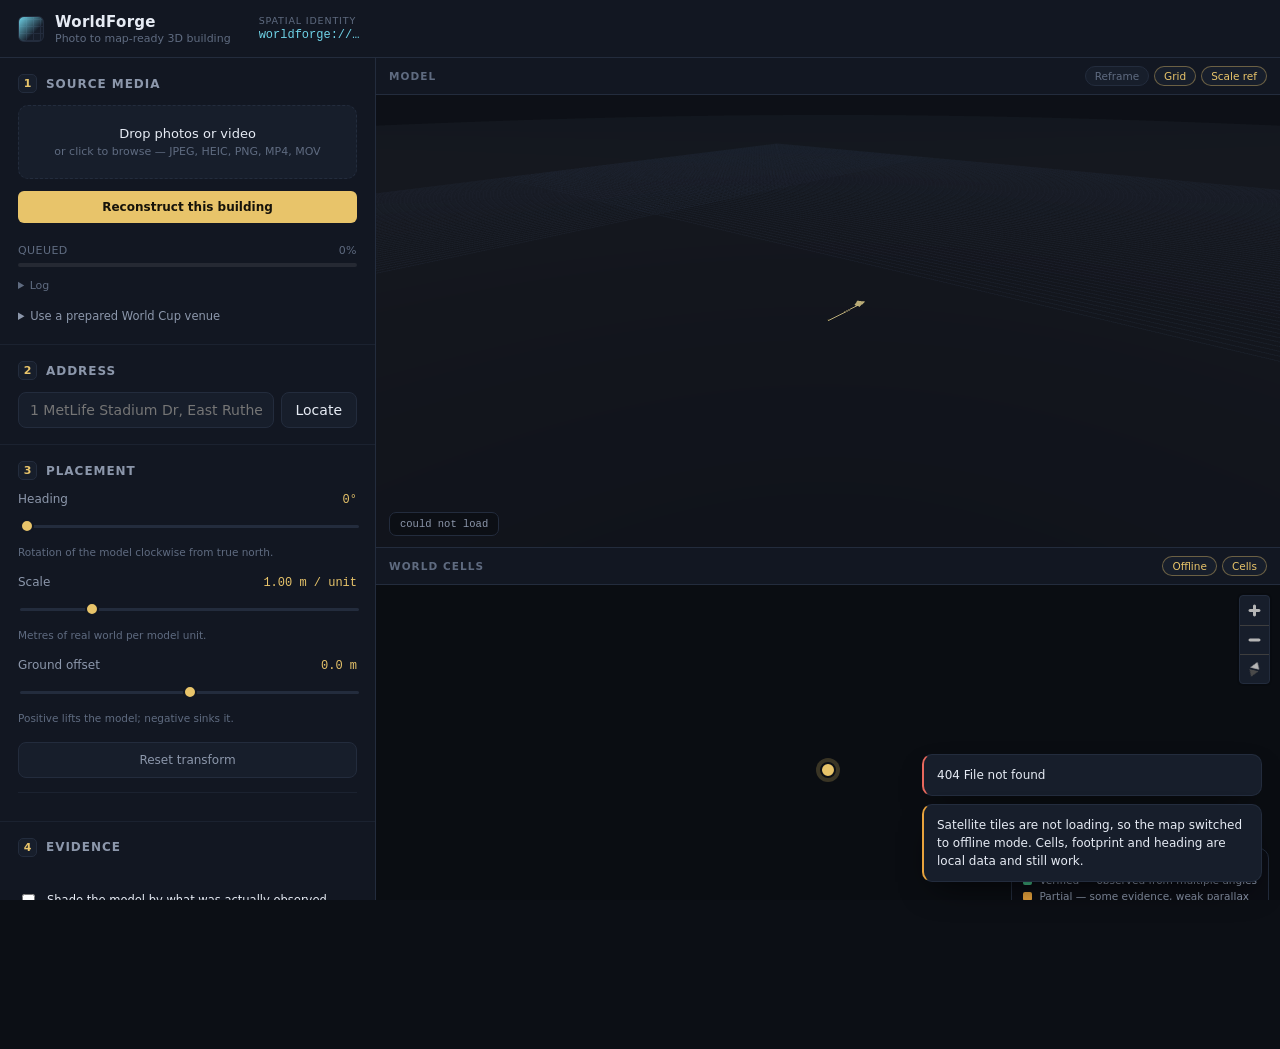
==== commit 8f67005b: "Reconstruct real buildings from uploaded photos Uploading photos analysed them and then showed the p" ====
--- a/web/index.html
+++ b/web/index.html
@@ -51,6 +51,23 @@
       </div>
 
       <div class="intake" id="intake" hidden></div>
+
+      <div class="reconstruct" id="reconstruct-panel" hidden>
+        <button type="button" id="reconstruct-btn">Reconstruct this building</button>
+        <p class="hint" id="reconstruct-hint"></p>
+        <div class="job" id="job" hidden>
+          <div class="job-head">
+            <span id="job-stage">queued</span>
+            <span id="job-pct">0%</span>
+          </div>
+          <div class="job-bar"><i id="job-fill"></i></div>
+          <p class="job-detail" id="job-detail"></p>
+          <details class="job-log">
+            <summary>Log</summary>
+            <pre id="job-log"></pre>
+          </details>
+        </div>
+      </div>
 
       <details class="prepared">
         <summary>Use a prepared World Cup venue</summary>
--- a/web/css/app.css
+++ b/web/css/app.css
@@ -507,3 +507,28 @@
 }
 /* Explicit result selection for ambiguous geocoder responses. */
 .address-candidate { display:block; width:100%; margin:6px 0; padding:10px; text-align:left; white-space:normal; cursor:pointer; }
+
+/* ── reconstruction job ─────────────────────────────────────────────── */
+.reconstruct { margin-top: 12px; display: grid; gap: 8px; }
+.reconstruct > button {
+  width: 100%; padding: 9px 12px; font: inherit; font-size: 12px; font-weight: 600;
+  color: #16130a; background: var(--accent); border: 0; border-radius: 6px; cursor: pointer;
+}
+.reconstruct > button:hover:not(:disabled) { filter: brightness(1.08); }
+.reconstruct > button:disabled { opacity: .45; cursor: not-allowed; }
+.job { display: grid; gap: 6px; }
+.job-head {
+  display: flex; justify-content: space-between; font-size: 11px;
+  color: var(--text-mute); text-transform: uppercase; letter-spacing: .04em;
+}
+.job-bar { height: 4px; border-radius: 2px; background: rgba(255,255,255,.08); overflow: hidden; }
+.job-bar > i { display: block; height: 100%; width: 0; background: var(--accent); transition: width .4s ease; }
+.job[data-status="failed"] .job-bar > i { background: #e06060; }
+.job[data-status="done"] .job-bar > i { background: #45c08a; }
+.job-detail { margin: 0; font-size: 11px; color: var(--text-mute); line-height: 1.45; }
+.job-log { font-size: 11px; color: var(--text-mute); }
+.job-log pre {
+  max-height: 150px; overflow: auto; margin: 6px 0 0; padding: 6px;
+  background: rgba(0,0,0,.28); border-radius: 4px; font-size: 10px; line-height: 1.5;
+  white-space: pre-wrap; word-break: break-word;
+}
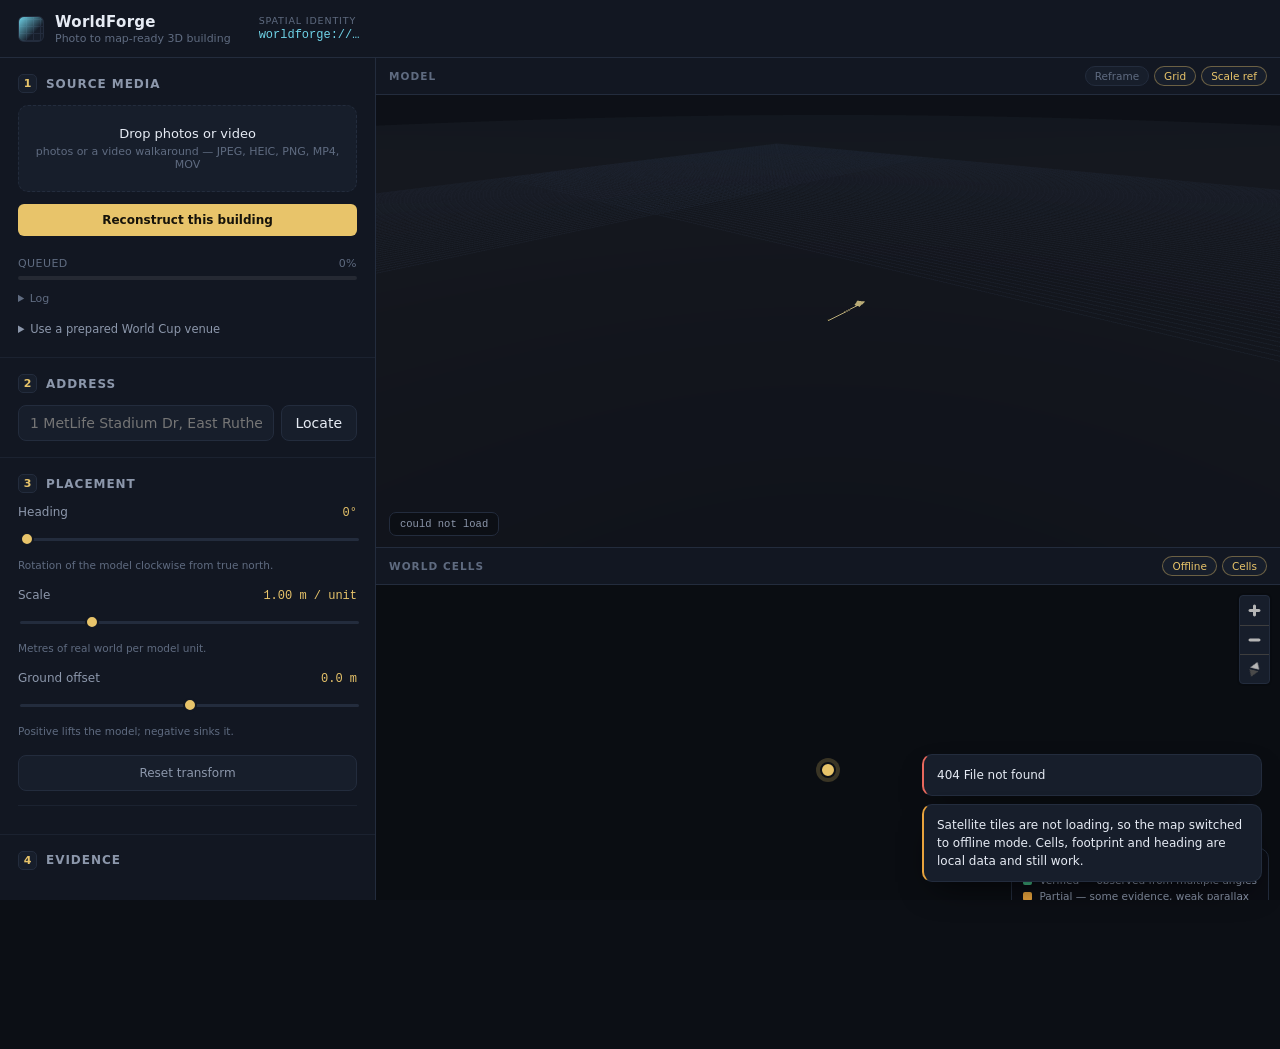
==== commit ff07ffb8: "Extract frames from uploaded video and reconstruct from them `intake_video` already sampled video pr" ====
--- a/web/index.html
+++ b/web/index.html
@@ -45,7 +45,7 @@
       <div class="dropzone" id="dropzone" tabindex="0" role="button"
            aria-label="Add building photos or video">
         <strong>Drop photos or video</strong>
-        <span>or click to browse — JPEG, HEIC, PNG, MP4, MOV</span>
+        <span>photos or a video walkaround — JPEG, HEIC, PNG, MP4, MOV</span>
         <input type="file" id="file-input" multiple hidden
                accept="image/*,video/*,.heic,.heif">
       </div>
--- a/web/css/app.css
+++ b/web/css/app.css
@@ -532,3 +532,7 @@
   background: rgba(0,0,0,.28); border-radius: 4px; font-size: 10px; line-height: 1.5;
   white-space: pre-wrap; word-break: break-word;
 }
+
+.intake-file[data-kind="video"] .fname::before {
+  content: "\25B6"; margin-right: 5px; color: var(--accent); font-size: 9px;
+}
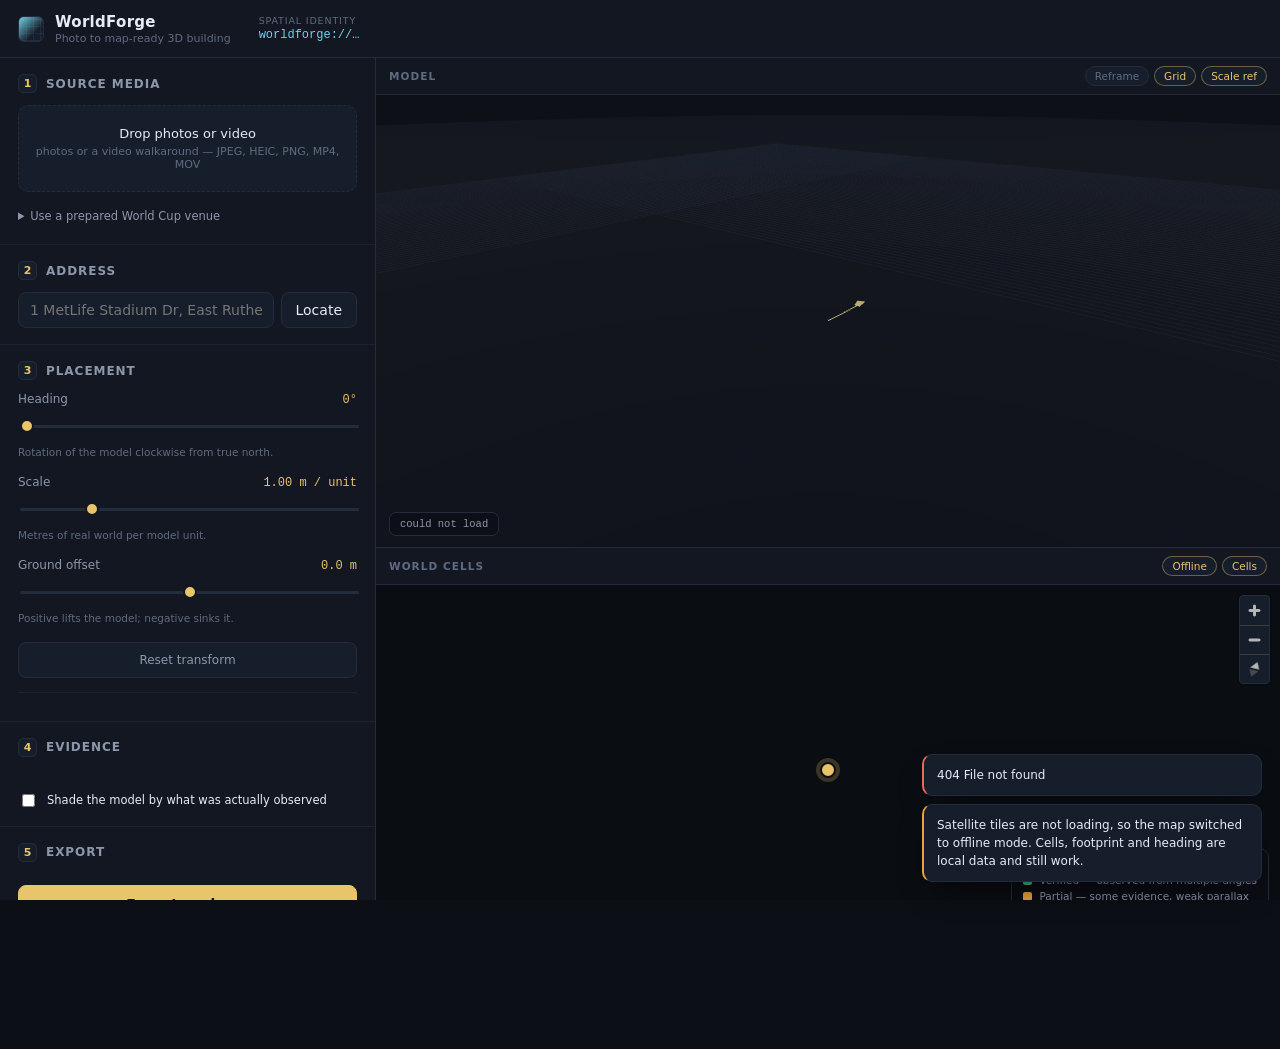
==== commit 99367d1e: "improved 3d model" ====
--- a/web/index.html
+++ b/web/index.html
@@ -51,6 +51,7 @@
       </div>
 
       <div class="intake" id="intake" hidden></div>
+      <p class="hint" id="upload-model-status" role="status" hidden></p>
 
       <div class="reconstruct" id="reconstruct-panel" hidden>
         <button type="button" id="reconstruct-btn">Reconstruct this building</button>
--- a/web/css/app.css
+++ b/web/css/app.css
@@ -517,6 +517,8 @@
 .reconstruct > button:hover:not(:disabled) { filter: brightness(1.08); }
 .reconstruct > button:disabled { opacity: .45; cursor: not-allowed; }
 .job { display: grid; gap: 6px; }
+/* Author display rules must not override the browser's hidden state. */
+[hidden] { display: none !important; }
 .job-head {
   display: flex; justify-content: space-between; font-size: 11px;
   color: var(--text-mute); text-transform: uppercase; letter-spacing: .04em;
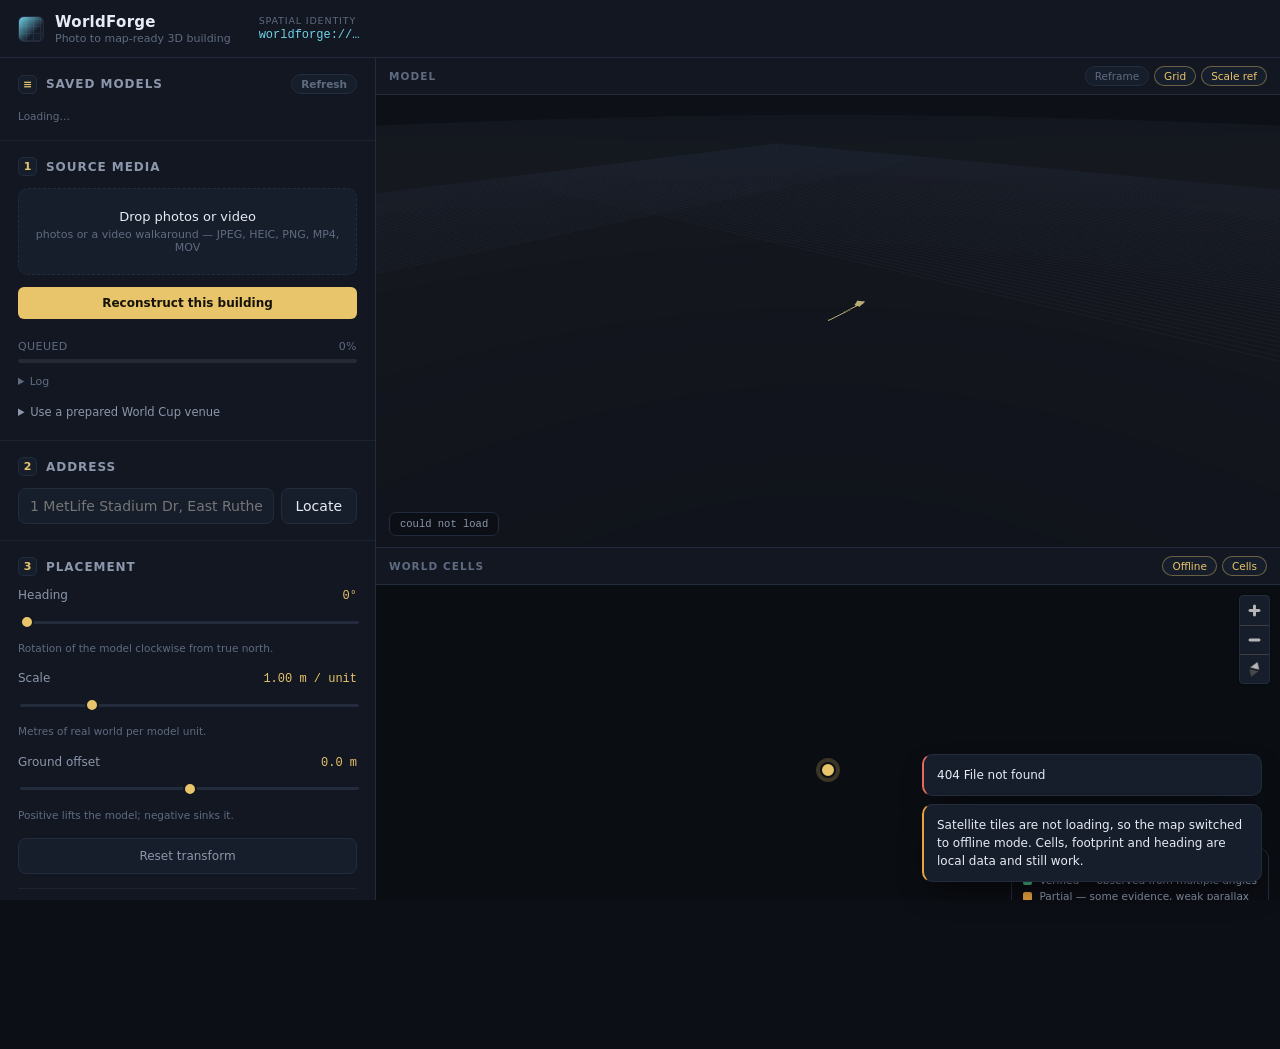
==== commit e26003b8: "first working prototype" ====
--- a/web/index.html
+++ b/web/index.html
@@ -39,6 +39,16 @@
   <!-- ─────────────────────────── control rail ─────────────────────────── -->
   <aside class="rail" id="rail">
 
+    <section class="step step--library">
+      <h2>
+        <span class="num" aria-hidden="true">≡</span> Saved models
+        <button type="button" class="chip chip--inline" id="library-refresh"
+                title="Re-read web/assets on the server">Refresh</button>
+      </h2>
+      <ul class="library" id="library"></ul>
+      <p class="hint" id="library-hint">Loading…</p>
+    </section>
+
     <section class="step" data-step="1">
       <h2><span class="num">1</span> Source media</h2>
 
@@ -51,7 +61,6 @@
       </div>
 
       <div class="intake" id="intake" hidden></div>
-      <p class="hint" id="upload-model-status" role="status" hidden></p>
 
       <div class="reconstruct" id="reconstruct-panel" hidden>
         <button type="button" id="reconstruct-btn">Reconstruct this building</button>
--- a/web/css/app.css
+++ b/web/css/app.css
@@ -186,6 +186,60 @@
 
 .intake-notes { margin-top: 8px; display: grid; gap: 5px; }
 
+/* ─────────────────────── saved model library ─────────────────────── */
+/* Every asset published under web/assets. A reconstruction takes minutes, so
+   losing one to a page reload is the most expensive mistake this UI could make. */
+
+.step--library h2 { margin-bottom: 10px; }
+.chip--inline { margin-left: auto; }
+
+.library { list-style: none; margin: 0; padding: 0; display: grid; gap: 6px; }
+
+.library-item {
+  display: grid;
+  grid-template-columns: 44px 1fr auto;
+  align-items: center;
+  gap: 10px;
+  width: 100%;
+  padding: 7px 9px;
+  text-align: left;
+  background: var(--panel-2);
+  border: 1px solid var(--line);
+  border-radius: 8px;
+  cursor: pointer;
+}
+.library-item:hover { border-color: var(--accent); }
+.library-item[aria-current="true"] {
+  border-color: var(--era-tint);
+  box-shadow: 0 0 0 1px var(--era-glow);
+}
+
+.library-item .shot {
+  width: 44px; height: 44px; border-radius: 6px; object-fit: cover;
+  background: var(--panel); border: 1px solid var(--line-soft);
+}
+.library-item .shot--none { display: grid; place-items: center; color: var(--text-mute); font-size: 15px; }
+
+.library-item .who { min-width: 0; display: grid; gap: 2px; }
+.library-item .title {
+  font-size: 12px; color: var(--text);
+  overflow: hidden; text-overflow: ellipsis; white-space: nowrap;
+}
+.library-item .meta {
+  font-size: 10px; color: var(--text-mute); font-family: var(--mono);
+  overflow: hidden; text-overflow: ellipsis; white-space: nowrap;
+}
+
+.library-item .tag {
+  padding: 2px 7px; border-radius: 999px;
+  font-size: 9.5px; letter-spacing: .06em; text-transform: uppercase;
+  border: 1px solid var(--line);
+  color: var(--text-mute);
+}
+.library-item[data-kind="scan"] .tag { color: var(--verified); border-color: rgba(69,192,138,.35); }
+.library-item[data-kind="prepared"] .tag { color: var(--accent-2); border-color: rgba(111,211,232,.3); }
+.library-item[data-model="false"] { opacity: .55; }
+
 .prepared { margin-top: 12px; }
 .prepared summary {
   font-size: 11.5px; color: var(--text-dim); cursor: pointer;
@@ -517,8 +571,6 @@
 .reconstruct > button:hover:not(:disabled) { filter: brightness(1.08); }
 .reconstruct > button:disabled { opacity: .45; cursor: not-allowed; }
 .job { display: grid; gap: 6px; }
-/* Author display rules must not override the browser's hidden state. */
-[hidden] { display: none !important; }
 .job-head {
   display: flex; justify-content: space-between; font-size: 11px;
   color: var(--text-mute); text-transform: uppercase; letter-spacing: .04em;
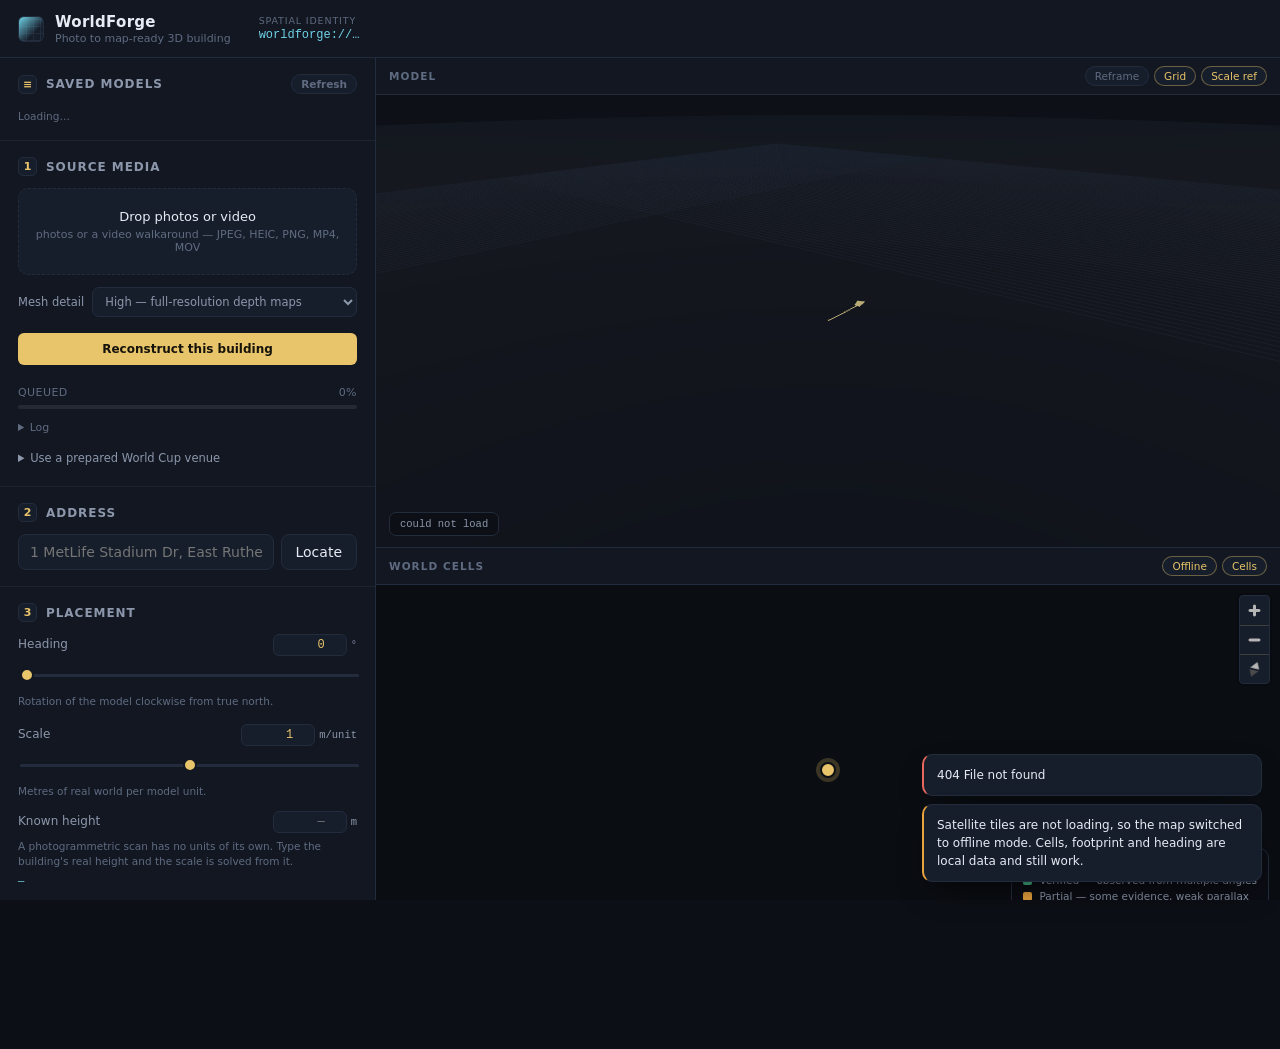
==== commit 1052bbd3: "working prototype 2" ====
--- a/web/index.html
+++ b/web/index.html
@@ -63,6 +63,13 @@
       <div class="intake" id="intake" hidden></div>
 
       <div class="reconstruct" id="reconstruct-panel" hidden>
+        <label class="detail-choice" for="detail-select">Mesh detail
+          <select id="detail-select">
+            <option value="high" selected>High — full-resolution depth maps</option>
+            <option value="normal">Normal — half resolution, quicker</option>
+            <option value="preview">Preview — rough, proves alignment</option>
+          </select>
+        </label>
         <button type="button" id="reconstruct-btn">Reconstruct this building</button>
         <p class="hint" id="reconstruct-hint"></p>
         <div class="job" id="job" hidden>
@@ -105,7 +112,11 @@
       <div class="control">
         <div class="control-head">
           <label for="heading">Heading</label>
-          <output id="heading-out">0°</output>
+          <span class="num-field">
+            <input type="number" id="heading-num" min="0" max="360" step="0.5" value="0"
+                   aria-label="Heading in degrees clockwise from true north">
+            <span class="unit">°</span>
+          </span>
         </div>
         <input type="range" id="heading" min="0" max="359" step="1" value="0">
         <p class="hint">Rotation of the model clockwise from true north.</p>
@@ -114,18 +125,38 @@
       <div class="control">
         <div class="control-head">
           <label for="scale">Scale</label>
-          <output id="scale-out">1.00 m / unit</output>
-        </div>
-        <input type="range" id="scale" min="0.25" max="4" step="0.01" value="1">
+          <span class="num-field">
+            <input type="number" id="scale-num" min="0.001" max="1000" step="0.01" value="1"
+                   aria-label="Metres of real world per model unit">
+            <span class="unit">m/unit</span>
+          </span>
+        </div>
+        <input type="range" id="scale" min="-2" max="2" step="0.002" value="0">
         <p class="hint" id="scale-hint">Metres of real world per model unit.</p>
+
+        <div class="control-head control-head--sub">
+          <label for="real-height">Known height</label>
+          <span class="num-field">
+            <input type="number" id="real-height" min="0.5" max="900" step="0.5"
+                   placeholder="—" aria-label="Real building height in metres">
+            <span class="unit">m</span>
+          </span>
+        </div>
+        <p class="hint">A photogrammetric scan has no units of its own. Type the
+           building's real height and the scale is solved from it.</p>
+        <p class="hint measured" id="measured-size">—</p>
       </div>
 
       <div class="control">
         <div class="control-head">
           <label for="offset">Ground offset</label>
-          <output id="offset-out">0.0 m</output>
-        </div>
-        <input type="range" id="offset" min="-25" max="25" step="0.1" value="0">
+          <span class="num-field">
+            <input type="number" id="offset-num" min="-200" max="200" step="0.1" value="0"
+                   aria-label="Vertical offset in metres">
+            <span class="unit">m</span>
+          </span>
+        </div>
+        <input type="range" id="offset" min="-50" max="50" step="0.1" value="0">
         <p class="hint">Positive lifts the model; negative sinks it.</p>
       </div>
 
--- a/web/css/app.css
+++ b/web/css/app.css
@@ -283,6 +283,22 @@
 }
 .control-head label { font-size: 12px; color: var(--text-dim); }
 .control-head output { font-family: var(--mono); font-size: 12px; color: var(--accent); }
+.control-head--sub { margin-top: 11px; }
+
+/* A slider is for finding a value; a number box is for knowing one. Both edit
+   the same transform, so a scan whose scale is 40 m/unit is still reachable. */
+.num-field { display: inline-flex; align-items: baseline; gap: 4px; }
+.num-field input[type="number"] {
+  width: 74px; padding: 3px 6px; text-align: right;
+  font-family: var(--mono); font-size: 12px; color: var(--accent);
+  background: var(--panel-2); border: 1px solid var(--line);
+  border-radius: 6px;
+}
+.num-field input[type="number"]:focus {
+  outline: none; border-color: var(--accent); color: var(--accent);
+}
+.num-field .unit { font-family: var(--mono); font-size: 10.5px; color: var(--text-dim); }
+.hint.measured { font-family: var(--mono); color: var(--accent-2); }
 
 input[type="range"] {
   width: 100%; height: 22px; -webkit-appearance: none; appearance: none;
@@ -399,6 +415,25 @@
 .export-result .uri {
   display: block; font-family: var(--mono); font-size: 11px;
   color: var(--era-tint); margin-bottom: 8px; word-break: break-all;
+}
+.detail-choice {
+  display: flex; align-items: center; justify-content: space-between; gap: 8px;
+  margin-bottom: 8px; font-size: 11.5px; color: var(--text-dim);
+}
+.detail-choice select {
+  flex: 1; min-width: 0; padding: 6px 8px;
+  background: var(--panel-2); border: 1px solid var(--line);
+  border-radius: 7px; font-size: 11.5px;
+}
+
+.export-result .export-model {
+  display: block; margin-bottom: 8px; padding-bottom: 8px;
+  border-bottom: 1px solid var(--line);
+  font-family: var(--mono); font-size: 11px; color: var(--text);
+}
+.export-result .export-model .why {
+  display: block; margin-top: 4px;
+  font-family: inherit; font-size: 10.5px; color: var(--text-dim);
 }
 .export-result ul { margin: 0 0 9px; padding-left: 16px; color: var(--text-dim); font-size: 11px; }
 .export-result a {
